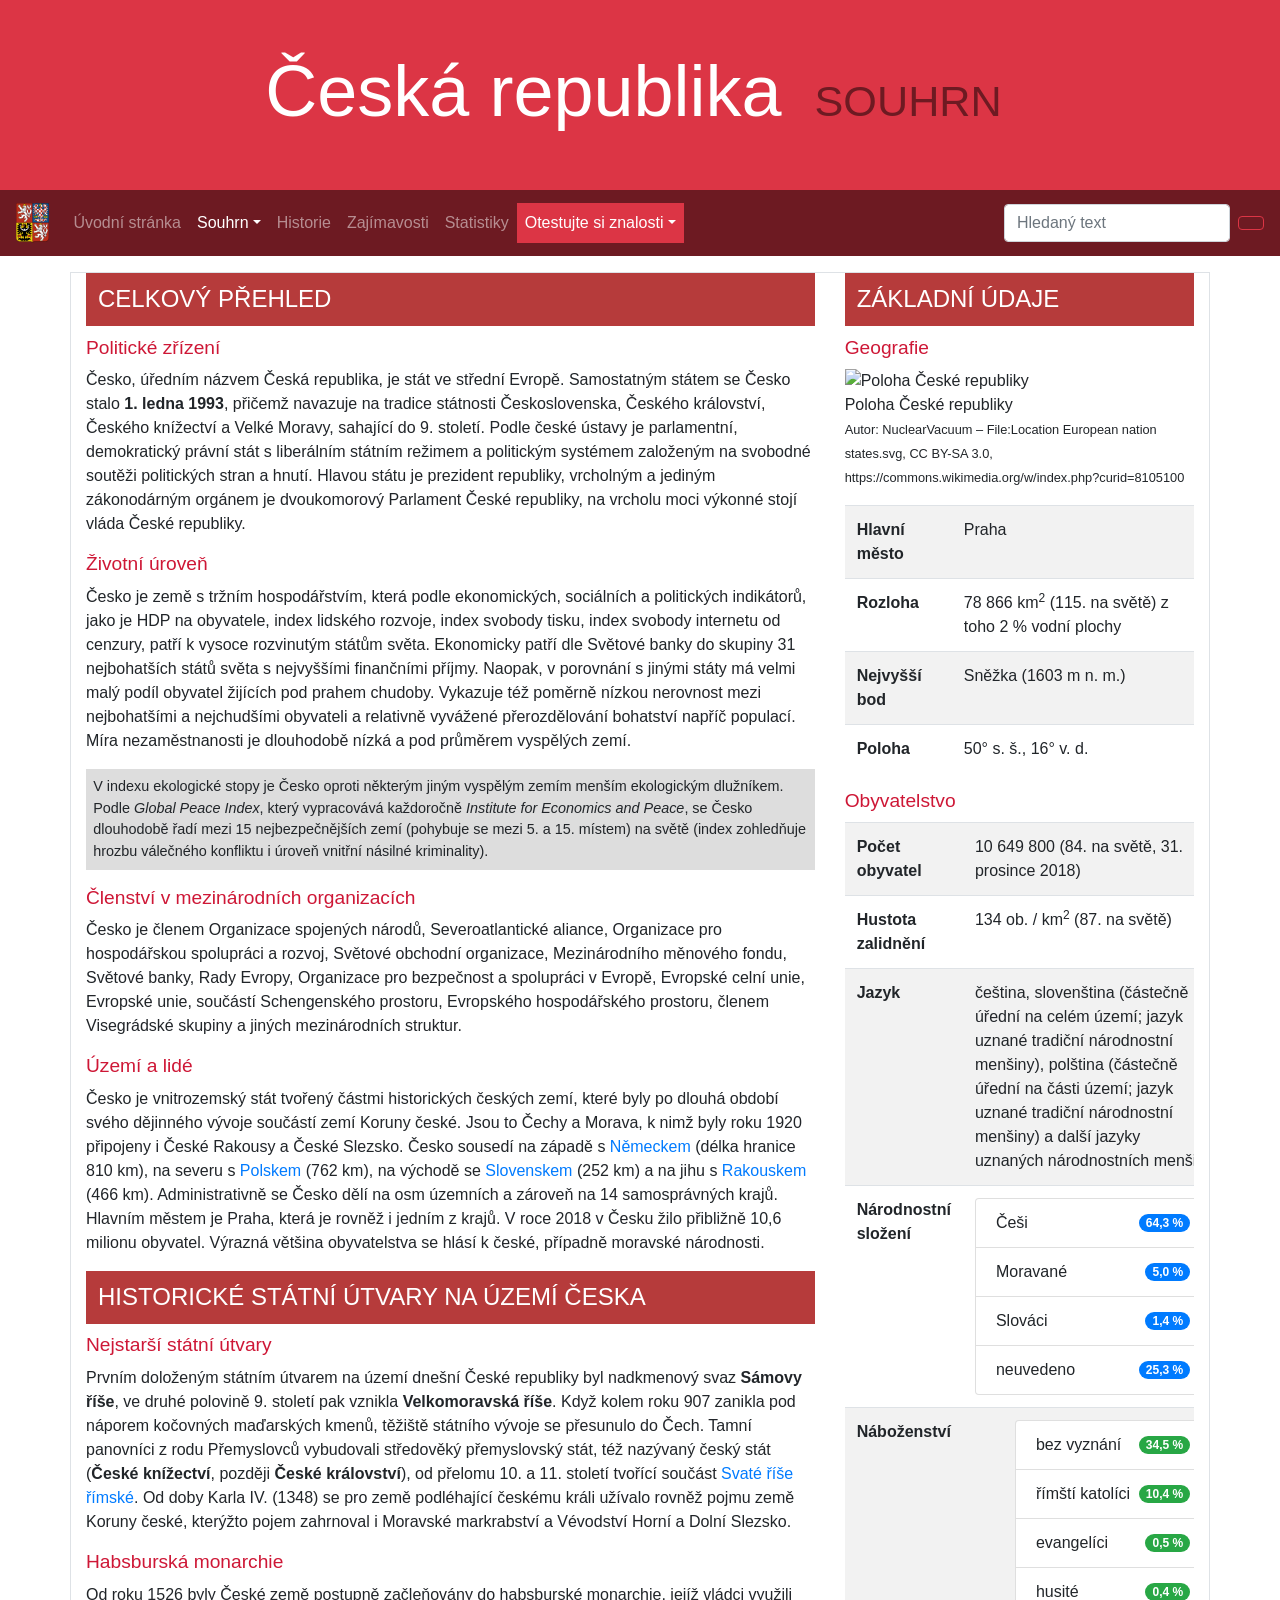
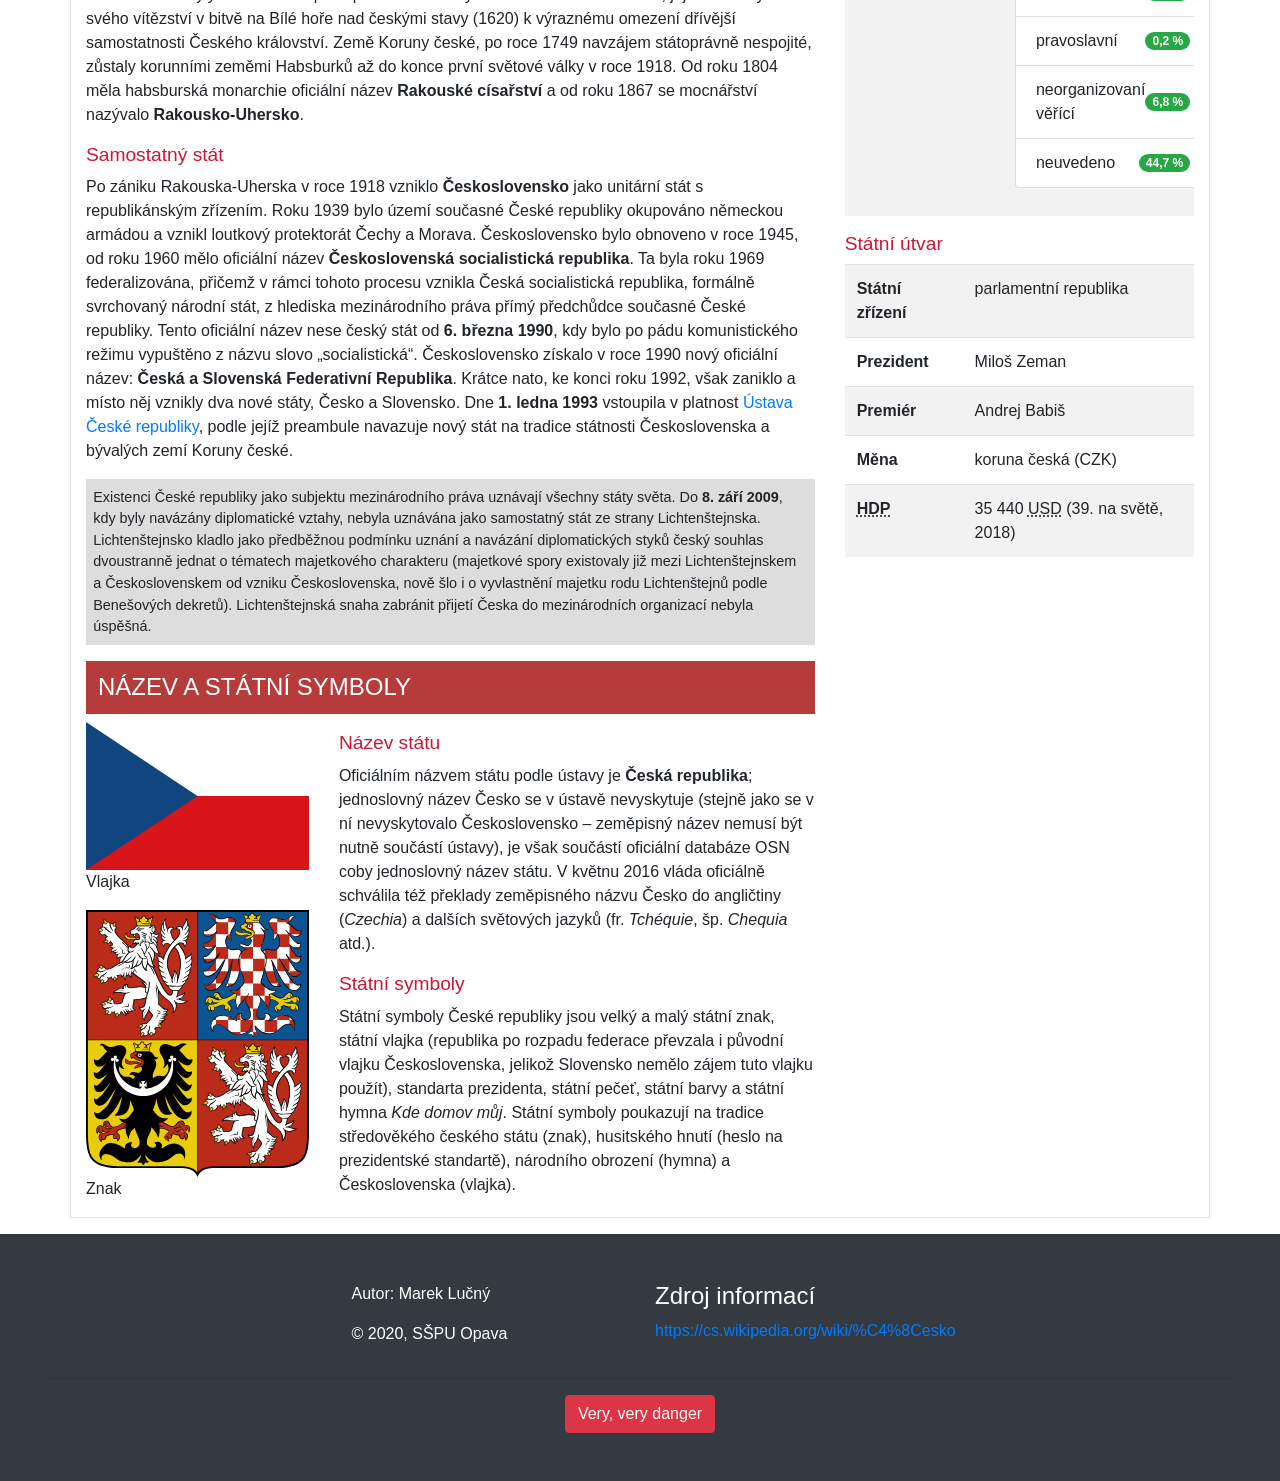
==== index.html @ 4b50b27a "Úvodní lekce" ====
<!DOCTYPE html>
<html lang="cs">
  <head>
    <title>Česká republika</title>
    <!-- Required meta tags -->
    <meta charset="utf-8" />
    <meta
      name="viewport"
      content="width=device-width, initial-scale=1, shrink-to-fit=no"
    />

    <!-- Bootstrap CSS -->
    <link
      rel="stylesheet"
      href="https://stackpath.bootstrapcdn.com/bootstrap/4.3.1/css/bootstrap.min.css"
      integrity="sha384-ggOyR0iXCbMQv3Xipma34MD+dH/1fQ784/j6cY/iJTQUOhcWr7x9JvoRxT2MZw1T"
      crossorigin="anonymous"
    />

    <!-- Font Awesome 5 -->
    <script src="https://kit.fontawesome.com/a076d05399.js"></script>

    <link rel="stylesheet" href="css/style.css" />
  </head>

  <body>
    <header class="jumbotron-fluid bg-danger">
      <h1 class="text-white display-3 text-center p-5">
        Česká republika <small>souhrn</small>
      </h1>
      <nav class="navbar navbar-expand-sm navbar-dark bg-dark">
        <a class="navbar-brand" href="#"
          ><img
            src="img/Coat_of_arms_of_the_Czech_Republic.svg"
            alt="Státní znak České republiky"
            style="height: 40px;"
        /></a>
        <button
          class="navbar-toggler d-lg-none"
          type="button"
          data-toggle="collapse"
          data-target="#collapsibleNavId"
          aria-controls="collapsibleNavId"
          aria-expanded="false"
          aria-label="Toggle navigation"
        >
          <span class="navbar-toggler-icon"></span>
        </button>
        <div class="collapse navbar-collapse" id="collapsibleNavId">
          <ul class="navbar-nav mr-auto mt-2 mt-lg-0">
            <li class="nav-item">
              <a class="nav-link" href="#">Úvodní stránka</a>
            </li>
            <li class="nav-item dropdown active">
                    <a
                      class="nav-link dropdown-toggle text-white"
                      href="#"
                      id="dropdownSouhrn"
                      data-toggle="dropdown"
                      aria-haspopup="true"
                      aria-expanded="false"
                      >Souhrn</a
                    >
                    <div class="dropdown-menu" aria-labelledby="dropdownSouhrn">
                      <a class="dropdown-item" href="#utvary">Historické státní útvary</a>
                      <a class="dropdown-item" href="#symboly">Název a státní symboly</a>
                    </div>
                  </li>
                  <li class="nav-item">
              <a class="nav-link" href="#">Historie</a>
            </li>
            <li class="nav-item">
              <a class="nav-link" href="#">Zajímavosti</a>
            </li>
            <li class="nav-item">
              <a class="nav-link" href="#">Statistiky</a>
            </li>
            <li class="nav-item dropdown bg-danger">
              <a
                class="nav-link dropdown-toggle text-white"
                href="#"
                id="dropdownId"
                data-toggle="dropdown"
                aria-haspopup="true"
                aria-expanded="false"
                >Otestujte si znalosti</a
              >
              <div class="dropdown-menu" aria-labelledby="dropdownId">
                <a class="dropdown-item" href="#">Historický kvíz</a>
                <a class="dropdown-item" href="#">Interaktivní mapa</a>
              </div>
            </li>
          </ul>
          <form class="form-inline my-2 my-lg-0">
            <input
              class="form-control mr-sm-2"
              type="text"
              placeholder="Hledaný text"
            />
            <button class="btn btn-outline-danger my-2 my-sm-0" type="submit">
              <i class="fas fa-search"></i>
            </button>
          </form>
        </div>
      </nav>
    </header>
    <div class="container border mt-3 mb-3">
      <div class="row">
        <main class="col-lg-8">
          <section id="uvod">
            <h2>Celkový přehled</h2>
            <h3>Politické zřízení</h3>
            <p>
              Česko, úředním názvem Česká republika, je stát ve střední Evropě.
              Samostatným státem se Česko stalo
              <b class="datum">1. ledna 1993</b>, přičemž navazuje na tradice
              státnosti Československa, Českého království, Českého knížectví a
              Velké Moravy, sahající do 9. století. Podle české ústavy je
              parlamentní, demokratický právní stát s liberálním státním režimem
              a politickým systémem založeným na svobodné soutěži politických
              stran a hnutí. Hlavou státu je prezident republiky, vrcholným a
              jediným zákonodárným orgánem je dvoukomorový Parlament České
              republiky, na vrcholu moci výkonné stojí vláda České republiky.
            </p>
            <h3>Životní úroveň</h3>
            <p>
              Česko je země s tržním hospodářstvím, která podle ekonomických,
              sociálních a politických indikátorů, jako je HDP na obyvatele,
              index lidského rozvoje, index svobody tisku, index svobody
              internetu od cenzury, patří k vysoce rozvinutým státům světa.
              Ekonomicky patří dle Světové banky do skupiny 31 nejbohatších
              států světa s nejvyššími finančními příjmy. Naopak, v porovnání s
              jinými státy má velmi malý podíl obyvatel žijících pod prahem
              chudoby. Vykazuje též poměrně nízkou nerovnost mezi nejbohatšími a
              nejchudšími obyvateli a relativně vyvážené přerozdělování
              bohatství napříč populací. Míra nezaměstnanosti je dlouhodobě
              nízká a pod průměrem vyspělých zemí.
            </p>
            <p class="poznamka">
              V indexu ekologické stopy je Česko oproti některým jiným vyspělým
              zemím menším ekologickým dlužníkem. Podle
              <i>Global Peace Index</i>, který vypracovává každoročně
              <i>Institute for Economics and Peace</i>, se Česko dlouhodobě řadí
              mezi 15 nejbezpečnějších zemí (pohybuje se mezi 5. a 15. místem)
              na světě (index zohledňuje hrozbu válečného konfliktu i úroveň
              vnitřní násilné kriminality).
            </p>
            <h3>Členství v mezinárodních organizacích</h3>
            <p>
              Česko je členem Organizace spojených národů, Severoatlantické
              aliance, Organizace pro hospodářskou spolupráci a rozvoj, Světové
              obchodní organizace, Mezinárodního měnového fondu, Světové banky,
              Rady Evropy, Organizace pro bezpečnost a spolupráci v Evropě,
              Evropské celní unie, Evropské unie, součástí Schengenského
              prostoru, Evropského hospodářského prostoru, členem Visegrádské
              skupiny a jiných mezinárodních struktur.
            </p>
            <h3>Území a lidé</h3>
            <p>
              Česko je vnitrozemský stát tvořený částmi historických českých
              zemí, které byly po dlouhá období svého dějinného vývoje součástí
              zemí Koruny české. Jsou to Čechy a Morava, k nimž byly roku 1920
              připojeny i České Rakousy a České Slezsko. Česko sousedí na západě
              s
              <a href="https://cs.wikipedia.org/wiki/Německo">Německem</a>
              (délka hranice 810 km), na severu s
              <a href="https://cs.wikipedia.org/wiki/Polsko">Polskem</a> (762
              km), na východě se
              <a href="https://cs.wikipedia.org/wiki/Slovensko">Slovenskem</a>
              (252 km) a na jihu s
              <a href="https://cs.wikipedia.org/wiki/Rakousko">Rakouskem</a>
              (466 km). Administrativně se Česko dělí na osm územních a zároveň
              na 14 samosprávných krajů. Hlavním městem je Praha, která je
              rovněž i jedním z krajů. V roce 2018 v Česku žilo přibližně 10,6
              milionu obyvatel. Výrazná většina obyvatelstva se hlásí k české,
              případně moravské národnosti.
            </p>
          </section>
          <section id="utvary">
            <h2>Historické státní útvary na území Česka</h2>
            <h3>Nejstarší státní útvary</h3>
            <p>
              Prvním doloženým státním útvarem na území dnešní České republiky
              byl nadkmenový svaz <strong>Sámovy říše</strong>, ve druhé
              polovině 9. století pak vznikla
              <strong>Velkomoravská říše</strong>. Když kolem roku 907 zanikla
              pod náporem kočovných maďarských kmenů, těžiště státního vývoje se
              přesunulo do Čech. Tamní panovníci z rodu Přemyslovců vybudovali
              středověký přemyslovský stát, též nazývaný český stát (<strong
                >České knížectví</strong
              >, později <strong>České království</strong>), od přelomu 10. a
              11. století tvořící součást
              <a
                href="https://cs.wikipedia.org/wiki/Svat%C3%A1_%C5%99%C3%AD%C5%A1e_%C5%99%C3%ADmsk%C3%A1"
                >Svaté říše římské</a
              >. Od doby Karla IV. (1348) se pro země podléhající českému králi
              užívalo rovněž pojmu země Koruny české, kterýžto pojem zahrnoval i
              Moravské markrabství a Vévodství Horní a Dolní Slezsko.
            </p>
            <h3>Habsburská monarchie</h3>
            <p>
              Od roku 1526 byly České země postupně začleňovány do habsburské
              monarchie, jejíž vládci využili svého vítězství v bitvě na Bílé
              hoře nad českými stavy (1620) k výraznému omezení dřívější
              samostatnosti Českého království. Země Koruny české, po roce 1749
              navzájem státoprávně nespojité, zůstaly korunními zeměmi Habsburků
              až do konce první světové války v roce 1918. Od roku 1804 měla
              habsburská monarchie oficiální název
              <strong>Rakouské císařství</strong> a od roku 1867 se mocnářství
              nazývalo <strong>Rakousko-Uhersko</strong>.
            </p>
            <h3>Samostatný stát</h3>
            <p>
              Po zániku Rakouska-Uherska v roce 1918 vzniklo
              <strong>Československo</strong> jako unitární stát s
              republikánským zřízením. Roku 1939 bylo území současné České
              republiky okupováno německou armádou a vznikl loutkový protektorát
              Čechy a Morava. Československo bylo obnoveno v roce 1945, od roku
              1960 mělo oficiální název
              <strong>Československá socialistická republika</strong>. Ta byla
              roku 1969 federalizována, přičemž v rámci tohoto procesu vznikla
              Česká socialistická republika, formálně svrchovaný národní stát, z
              hlediska mezinárodního práva přímý předchůdce současné České
              republiky. Tento oficiální název nese český stát od
              <b class="datum">6. března 1990</b>, kdy bylo po pádu
              komunistického režimu vypuštěno z názvu slovo „socialistická“.
              Československo získalo v roce 1990 nový oficiální název:
              <strong>Česká a Slovenská Federativní Republika</strong>. Krátce
              nato, ke konci roku 1992, však zaniklo a místo něj vznikly dva
              nové státy, Česko a Slovensko. Dne
              <b class="datum">1. ledna 1993</b> vstoupila v platnost
              <a
                href="https://cs.wikipedia.org/wiki/%C3%9Astava_%C4%8Cesk%C3%A9_republiky"
                >Ústava České republiky</a
              >, podle jejíž preambule navazuje nový stát na tradice státnosti
              Československa a bývalých zemí Koruny české.
            </p>
            <p class="poznamka">
              Existenci České republiky jako subjektu mezinárodního práva
              uznávají všechny státy světa. Do
              <b class="datum">8. září 2009</b>, kdy byly navázány diplomatické
              vztahy, nebyla uznávána jako samostatný stát ze strany
              Lichtenštejnska. Lichtenštejnsko kladlo jako předběžnou podmínku
              uznání a navázání diplomatických styků český souhlas dvoustranně
              jednat o tématech majetkového charakteru (majetkové spory
              existovaly již mezi Lichtenštejnskem a Československem od vzniku
              Československa, nově šlo i o vyvlastnění majetku rodu
              Lichtenštejnů podle Benešových dekretů). Lichtenštejnská snaha
              zabránit přijetí Česka do mezinárodních organizací nebyla úspěšná.
            </p>
          </section>
          <section id="symboly">
            <h2>Název a státní symboly</h2>
            <div class="row">
              <div class="col-sm-4">
                <figure>
                  <img
                    src="img/Flag_of_the_Czech_Republic.svg"
                    alt="Vlajka České republiky"
                    class="img-fluid"
                  />
                  <figcaption>Vlajka</figcaption>
                </figure>
                <figure>
                  <img
                    src="img/Coat_of_arms_of_the_Czech_Republic.svg"
                    alt="Státní znak České republiky"
                    class="img-fluid"
                  />
                  <figcaption>Znak</figcaption>
                </figure>
              </div>
              <div class="col-sm-8">
                <h3>Název státu</h3>
                <p>
                  Oficiálním názvem státu podle ústavy je
                  <strong>Česká republika</strong>; jednoslovný název Česko se v
                  ústavě nevyskytuje (stejně jako se v ní nevyskytovalo
                  Československo – zeměpisný název nemusí být nutně součástí
                  ústavy), je však součástí oficiální databáze OSN coby
                  jednoslovný název státu. V květnu 2016 vláda oficiálně
                  schválila též překlady zeměpisného názvu Česko do angličtiny
                  (<i class="cizi-slovo">Czechia</i>) a dalších světových jazyků
                  (fr. <i class="cizi-slovo">Tchéquie</i>, šp.
                  <i class="cizi-slovo">Chequia</i> atd.).
                </p>
                <h3>Státní symboly</h3>
                <p>
                  Státní symboly České republiky jsou velký a malý státní znak,
                  státní vlajka (republika po rozpadu federace převzala i
                  původní vlajku Československa, jelikož Slovensko nemělo zájem
                  tuto vlajku použít), standarta prezidenta, státní pečeť,
                  státní barvy a státní hymna <i>Kde domov můj</i>. Státní
                  symboly poukazují na tradice středověkého českého státu
                  (znak), husitského hnutí (heslo na prezidentské standartě),
                  národního obrození (hymna) a Československa (vlajka).
                </p>
              </div>
            </div>
          </section>
        </main>
        <aside class="col-lg-4">
          <section id="zakladni-udaje">
            <h2>Základní údaje</h2>
            <h3>Geografie</h3>
            <div>
              <figure>
                <img
                  src="img/EU-Czech_Republic.svg"
                  alt="Poloha České republiky"
                  class="img-fluid"
                />
                <figcaption>
                  Poloha České republiky<br /><small
                    >Autor: NuclearVacuum – File:Location European nation
                    states.svg, CC BY-SA 3.0,
                    https://commons.wikimedia.org/w/index.php?curid=8105100</small
                  >
                </figcaption>
              </figure>
            </div>
            <table class="table table-striped table-responsive">
              <tr>
                <th>Hlavní město</th>
                <td>Praha</td>
              </tr>
              <tr>
                <th>Rozloha</th>
                <td>
                  78 866 km<sup>2</sup> (115. na světě) z toho 2 % vodní plochy
                </td>
              </tr>
              <tr>
                <th>Nejvyšší bod</th>
                <td>Sněžka (1603 m n. m.)</td>
              </tr>
              <tr>
                <th>Poloha</th>
                <td>50° s. š., 16° v. d.</td>
              </tr>
            </table>

            <h3>Obyvatelstvo</h3>
            <table class="table table-striped table-responsive">
              <tr>
                <th>Počet obyvatel</th>
                <td>10 649 800 (84. na světě, 31. prosince 2018)</td>
              </tr>
              <tr>
                <th>Hustota zalidnění</th>
                <td>134 ob. / km<sup>2</sup> (87. na světě)</td>
              </tr>
              <tr>
                <th>Jazyk</th>
                <td>
                  čeština, slovenština (částečně úřední na celém území; jazyk
                  uznané tradiční národnostní menšiny), polština (částečně
                  úřední na části území; jazyk uznané tradiční národnostní
                  menšiny) a další jazyky uznaných národnostních menšin
                </td>
              </tr>
              <tr>
                <th>Národnostní složení</th>
                <td>
                  <ul class="list-group">
                    <li
                      class="list-group-item d-flex justify-content-between align-items-center"
                    >
                      Češi
                      <span class="badge badge-primary badge-pill">64,3 %</span>
                    </li>
                    <li
                      class="list-group-item d-flex justify-content-between align-items-center"
                    >
                      Moravané
                      <span class="badge badge-primary badge-pill">5,0 %</span>
                    </li>
                    <li
                      class="list-group-item d-flex justify-content-between align-items-center"
                    >
                      Slováci
                      <span class="badge badge-primary badge-pill">1,4 %</span>
                    </li>
                    <li
                      class="list-group-item d-flex justify-content-between align-items-center"
                    >
                      neuvedeno
                      <span class="badge badge-primary badge-pill">25,3 %</span>
                    </li>
                  </ul>
                </td>
              </tr>
              <tr>
                <th>Náboženství</th>
                <td>
                  <ul>
                    <li
                      class="list-group-item d-flex justify-content-between align-items-center"
                    >
                      bez vyznání
                      <span class="badge badge-success badge-pill">34,5 %</span>
                    </li>
                    <li
                      class="list-group-item d-flex justify-content-between align-items-center"
                    >
                      římští katolíci
                      <span class="badge badge-success badge-pill">10,4 %</span>
                    </li>
                    <li
                      class="list-group-item d-flex justify-content-between align-items-center"
                    >
                      evangelíci
                      <span class="badge badge-success badge-pill">0,5 %</span>
                    </li>
                    <li
                      class="list-group-item d-flex justify-content-between align-items-center"
                    >
                      husité
                      <span class="badge badge-success badge-pill">0,4 %</span>
                    </li>
                    <li
                      class="list-group-item d-flex justify-content-between align-items-center"
                    >
                      pravoslavní
                      <span class="badge badge-success badge-pill">0,2 %</span>
                    </li>
                    <li
                      class="list-group-item d-flex justify-content-between align-items-center"
                    >
                      neorganizovaní věřící
                      <span class="badge badge-success badge-pill">6,8 %</span>
                    </li>
                    <li
                      class="list-group-item d-flex justify-content-between align-items-center"
                    >
                      neuvedeno
                      <span class="badge badge-success badge-pill">44,7 %</span>
                    </li>
                  </ul>
                </td>
              </tr>
            </table>

            <h3>Státní útvar</h3>
            <table class="table table-striped table-responsive">
              <tr>
                <th>Státní zřízení</th>
                <td>parlamentní republika</td>
              </tr>
              <tr>
                <th>Prezident</th>
                <td>Miloš Zeman</td>
              </tr>
              <tr>
                <th>Premiér</th>
                <td>Andrej Babiš</td>
              </tr>
              <tr>
                <th>Měna</th>
                <td>koruna česká (CZK)</td>
              </tr>
              <tr>
                <th><abbr title="Hrubý domácí produkt">HDP</abbr></th>
                <td>
                  35 440 <abbr title="US dollar">USD</abbr> (39. na světě, 2018)
                </td>
              </tr>
            </table>
          </section>
        </aside>
      </div>
    </div>
    <footer class="container-fluid bg-dark text-white p-5">
        <div class="row">
            <div class="col-sm-3">
                
            </div>
            <div class="col-sm-3">
                <p>Autor: Marek Lučný</p>
                <p>&copy; 2020, SŠPU Opava</p>
            </div>
            <div class="col-sm-6">
                <h4>Zdroj informací</h4>
                <p><a href="https://cs.wikipedia.org/wiki/%C4%8Cesko">https://cs.wikipedia.org/wiki/%C4%8Cesko</a></p>
            </div>        
        </div>
        <hr>
        <div class="text-center">
           <button class="btn btn-danger">Very, very danger</button>
        </div>
    </footer>
    <!-- Optional JavaScript -->
    <!-- jQuery first, then Popper.js, then Bootstrap JS -->
    <script src="js/jquery-3.5.0.min.js"></script>
    <!-- script
      src="https://code.jquery.com/jquery-3.3.1.min.js"
    ></script -->
    <script
      src="https://cdnjs.cloudflare.com/ajax/libs/popper.js/1.14.7/umd/popper.min.js"
      integrity="sha384-UO2eT0CpHqdSJQ6hJty5KVphtPhzWj9WO1clHTMGa3JDZwrnQq4sF86dIHNDz0W1"
      crossorigin="anonymous"
    ></script>
    <script
      src="https://stackpath.bootstrapcdn.com/bootstrap/4.3.1/js/bootstrap.min.js"
      integrity="sha384-JjSmVgyd0p3pXB1rRibZUAYoIIy6OrQ6VrjIEaFf/nJGzIxFDsf4x0xIM+B07jRM"
      crossorigin="anonymous"
    ></script>
    <script src="js/selectors.js"></script>
  </body>
</html>
---- css/style.css ----
h2 {
    background-color: rgb(182, 59, 59);
    color: white;
    font-size: 1.5em;
    padding: 0.5em;
    text-transform: uppercase;
}

h3 {
    color: rgb(206, 23, 54);
    font-size: 1.2em;
    margin: 0.5em 0;
}

.poznamka {
    background-color: #ddd;
    font-size: 0.9em;
    padding: 0.5em;
}

h1 small {
    color: rgba(0,0,0,0.5);
    text-transform: uppercase;
    font-size: 0.6em;
    padding: 0.3em;
}

nav.navbar-dark {
    background-color:  rgba(0,0,0,0.5) !important;
}
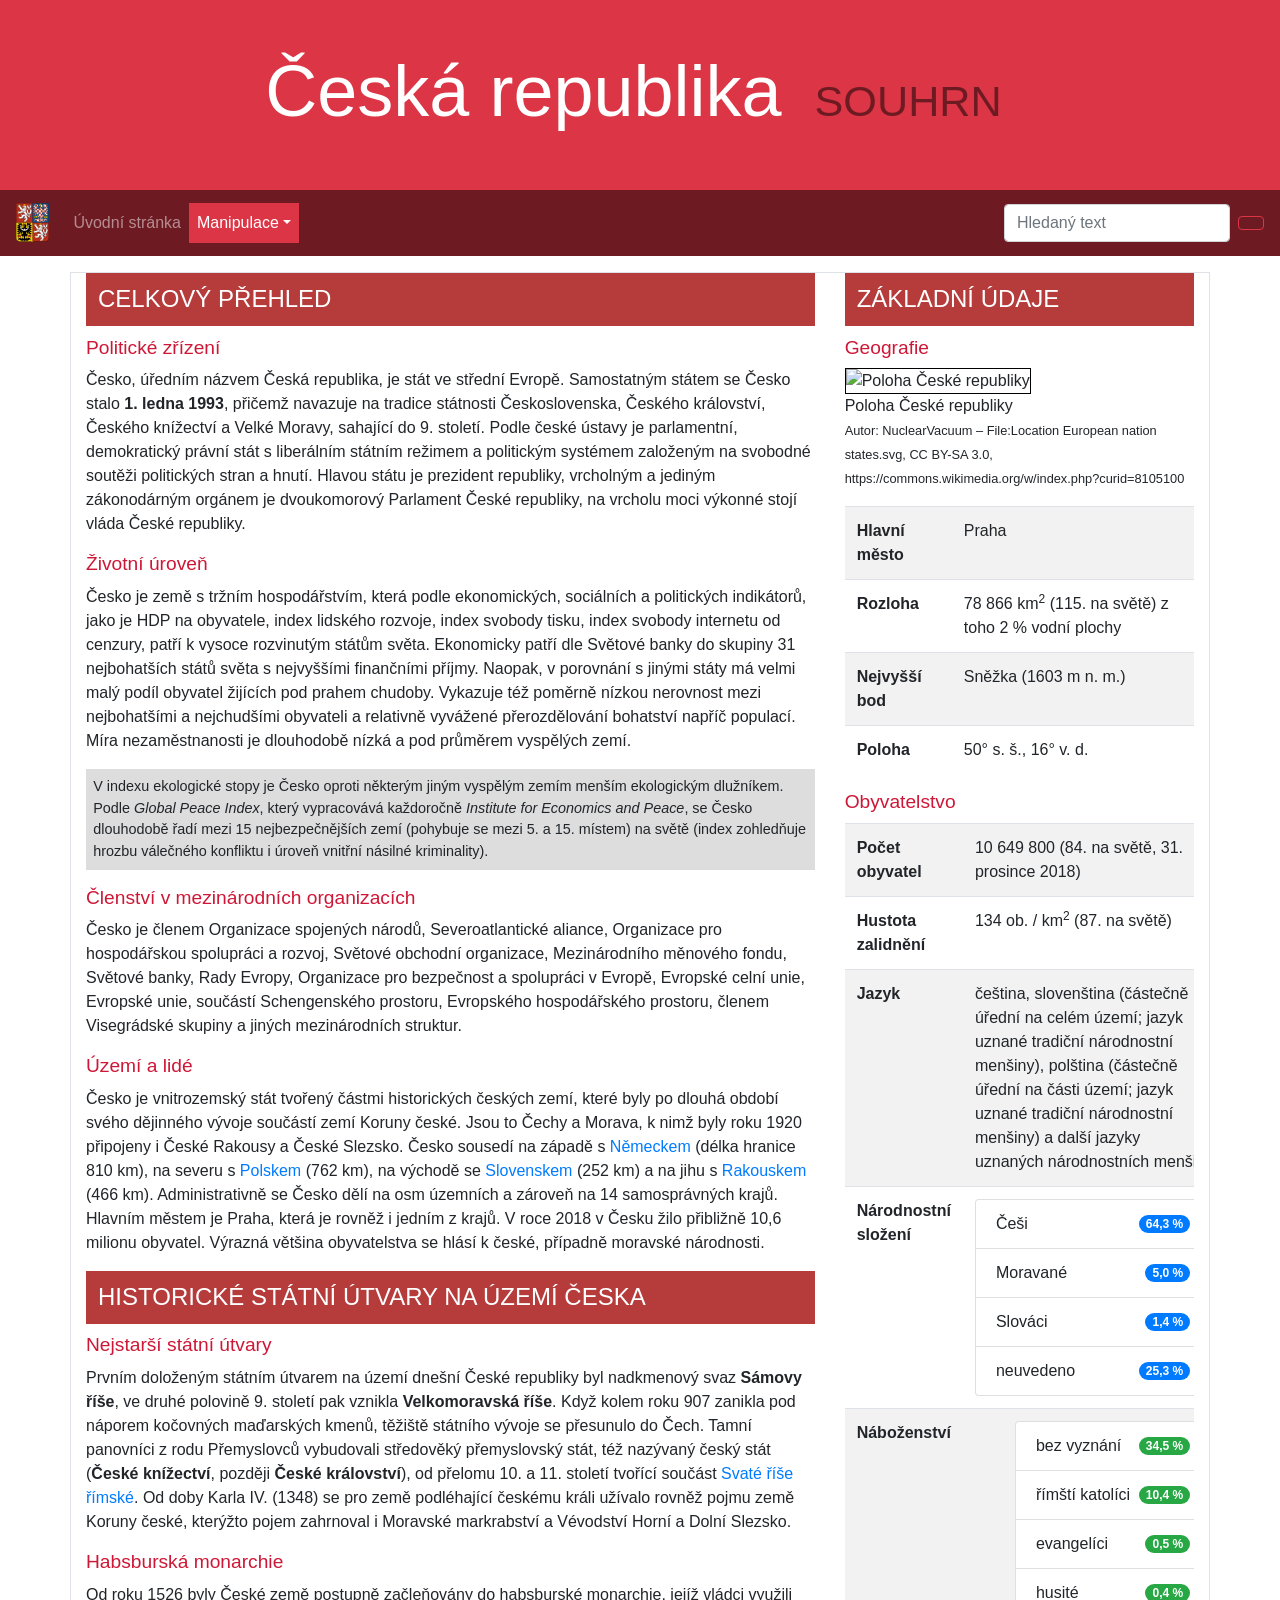
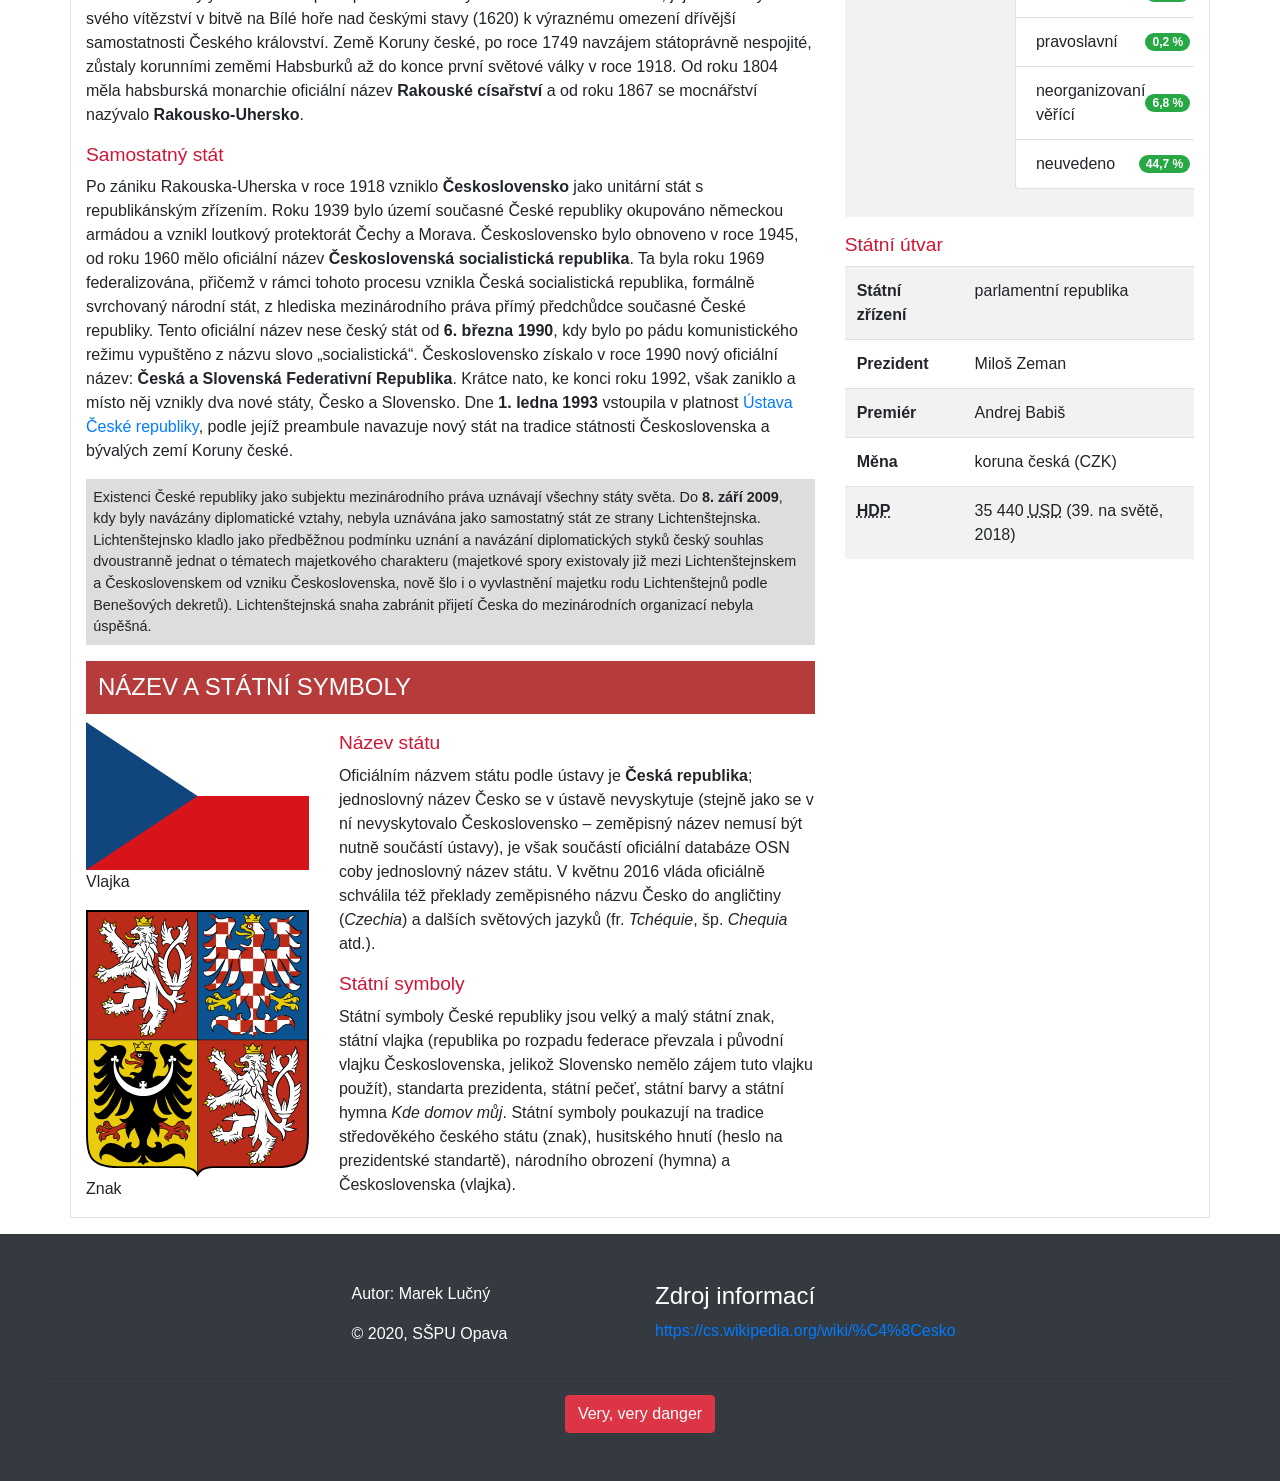
==== commit 363d8e4a: "Metody manipulace" ====
--- a/index.html
+++ b/index.html
@@ -1,510 +1,461 @@
 <!DOCTYPE html>
 <html lang="cs">
-  <head>
-    <title>Česká republika</title>
-    <!-- Required meta tags -->
-    <meta charset="utf-8" />
-    <meta
-      name="viewport"
-      content="width=device-width, initial-scale=1, shrink-to-fit=no"
-    />
-
-    <!-- Bootstrap CSS -->
-    <link
-      rel="stylesheet"
-      href="https://stackpath.bootstrapcdn.com/bootstrap/4.3.1/css/bootstrap.min.css"
-      integrity="sha384-ggOyR0iXCbMQv3Xipma34MD+dH/1fQ784/j6cY/iJTQUOhcWr7x9JvoRxT2MZw1T"
-      crossorigin="anonymous"
-    />
-
-    <!-- Font Awesome 5 -->
-    <script src="https://kit.fontawesome.com/a076d05399.js"></script>
-
-    <link rel="stylesheet" href="css/style.css" />
-  </head>
-
-  <body>
-    <header class="jumbotron-fluid bg-danger">
-      <h1 class="text-white display-3 text-center p-5">
-        Česká republika <small>souhrn</small>
-      </h1>
-      <nav class="navbar navbar-expand-sm navbar-dark bg-dark">
-        <a class="navbar-brand" href="#"
-          ><img
-            src="img/Coat_of_arms_of_the_Czech_Republic.svg"
-            alt="Státní znak České republiky"
-            style="height: 40px;"
-        /></a>
-        <button
-          class="navbar-toggler d-lg-none"
-          type="button"
-          data-toggle="collapse"
-          data-target="#collapsibleNavId"
-          aria-controls="collapsibleNavId"
-          aria-expanded="false"
-          aria-label="Toggle navigation"
-        >
-          <span class="navbar-toggler-icon"></span>
-        </button>
-        <div class="collapse navbar-collapse" id="collapsibleNavId">
-          <ul class="navbar-nav mr-auto mt-2 mt-lg-0">
-            <li class="nav-item">
-              <a class="nav-link" href="#">Úvodní stránka</a>
-            </li>
-            <li class="nav-item dropdown active">
-                    <a
-                      class="nav-link dropdown-toggle text-white"
-                      href="#"
-                      id="dropdownSouhrn"
-                      data-toggle="dropdown"
-                      aria-haspopup="true"
-                      aria-expanded="false"
-                      >Souhrn</a
-                    >
-                    <div class="dropdown-menu" aria-labelledby="dropdownSouhrn">
-                      <a class="dropdown-item" href="#utvary">Historické státní útvary</a>
-                      <a class="dropdown-item" href="#symboly">Název a státní symboly</a>
-                    </div>
-                  </li>
-                  <li class="nav-item">
-              <a class="nav-link" href="#">Historie</a>
-            </li>
-            <li class="nav-item">
-              <a class="nav-link" href="#">Zajímavosti</a>
-            </li>
-            <li class="nav-item">
-              <a class="nav-link" href="#">Statistiky</a>
-            </li>
-            <li class="nav-item dropdown bg-danger">
-              <a
-                class="nav-link dropdown-toggle text-white"
-                href="#"
-                id="dropdownId"
-                data-toggle="dropdown"
-                aria-haspopup="true"
-                aria-expanded="false"
-                >Otestujte si znalosti</a
-              >
-              <div class="dropdown-menu" aria-labelledby="dropdownId">
-                <a class="dropdown-item" href="#">Historický kvíz</a>
-                <a class="dropdown-item" href="#">Interaktivní mapa</a>
-              </div>
-            </li>
-          </ul>
-          <form class="form-inline my-2 my-lg-0">
-            <input
-              class="form-control mr-sm-2"
-              type="text"
-              placeholder="Hledaný text"
-            />
-            <button class="btn btn-outline-danger my-2 my-sm-0" type="submit">
-              <i class="fas fa-search"></i>
-            </button>
-          </form>
-        </div>
-      </nav>
-    </header>
-    <div class="container border mt-3 mb-3">
-      <div class="row">
-        <main class="col-lg-8">
-          <section id="uvod">
-            <h2>Celkový přehled</h2>
-            <h3>Politické zřízení</h3>
-            <p>
-              Česko, úředním názvem Česká republika, je stát ve střední Evropě.
-              Samostatným státem se Česko stalo
-              <b class="datum">1. ledna 1993</b>, přičemž navazuje na tradice
-              státnosti Československa, Českého království, Českého knížectví a
-              Velké Moravy, sahající do 9. století. Podle české ústavy je
-              parlamentní, demokratický právní stát s liberálním státním režimem
-              a politickým systémem založeným na svobodné soutěži politických
-              stran a hnutí. Hlavou státu je prezident republiky, vrcholným a
-              jediným zákonodárným orgánem je dvoukomorový Parlament České
-              republiky, na vrcholu moci výkonné stojí vláda České republiky.
-            </p>
-            <h3>Životní úroveň</h3>
-            <p>
-              Česko je země s tržním hospodářstvím, která podle ekonomických,
-              sociálních a politických indikátorů, jako je HDP na obyvatele,
-              index lidského rozvoje, index svobody tisku, index svobody
-              internetu od cenzury, patří k vysoce rozvinutým státům světa.
-              Ekonomicky patří dle Světové banky do skupiny 31 nejbohatších
-              států světa s nejvyššími finančními příjmy. Naopak, v porovnání s
-              jinými státy má velmi malý podíl obyvatel žijících pod prahem
-              chudoby. Vykazuje též poměrně nízkou nerovnost mezi nejbohatšími a
-              nejchudšími obyvateli a relativně vyvážené přerozdělování
-              bohatství napříč populací. Míra nezaměstnanosti je dlouhodobě
-              nízká a pod průměrem vyspělých zemí.
-            </p>
-            <p class="poznamka">
-              V indexu ekologické stopy je Česko oproti některým jiným vyspělým
-              zemím menším ekologickým dlužníkem. Podle
-              <i>Global Peace Index</i>, který vypracovává každoročně
-              <i>Institute for Economics and Peace</i>, se Česko dlouhodobě řadí
-              mezi 15 nejbezpečnějších zemí (pohybuje se mezi 5. a 15. místem)
-              na světě (index zohledňuje hrozbu válečného konfliktu i úroveň
-              vnitřní násilné kriminality).
-            </p>
-            <h3>Členství v mezinárodních organizacích</h3>
-            <p>
-              Česko je členem Organizace spojených národů, Severoatlantické
-              aliance, Organizace pro hospodářskou spolupráci a rozvoj, Světové
-              obchodní organizace, Mezinárodního měnového fondu, Světové banky,
-              Rady Evropy, Organizace pro bezpečnost a spolupráci v Evropě,
-              Evropské celní unie, Evropské unie, součástí Schengenského
-              prostoru, Evropského hospodářského prostoru, členem Visegrádské
-              skupiny a jiných mezinárodních struktur.
-            </p>
-            <h3>Území a lidé</h3>
-            <p>
-              Česko je vnitrozemský stát tvořený částmi historických českých
-              zemí, které byly po dlouhá období svého dějinného vývoje součástí
-              zemí Koruny české. Jsou to Čechy a Morava, k nimž byly roku 1920
-              připojeny i České Rakousy a České Slezsko. Česko sousedí na západě
-              s
-              <a href="https://cs.wikipedia.org/wiki/Německo">Německem</a>
-              (délka hranice 810 km), na severu s
-              <a href="https://cs.wikipedia.org/wiki/Polsko">Polskem</a> (762
-              km), na východě se
-              <a href="https://cs.wikipedia.org/wiki/Slovensko">Slovenskem</a>
-              (252 km) a na jihu s
-              <a href="https://cs.wikipedia.org/wiki/Rakousko">Rakouskem</a>
-              (466 km). Administrativně se Česko dělí na osm územních a zároveň
-              na 14 samosprávných krajů. Hlavním městem je Praha, která je
-              rovněž i jedním z krajů. V roce 2018 v Česku žilo přibližně 10,6
-              milionu obyvatel. Výrazná většina obyvatelstva se hlásí k české,
-              případně moravské národnosti.
-            </p>
-          </section>
-          <section id="utvary">
-            <h2>Historické státní útvary na území Česka</h2>
-            <h3>Nejstarší státní útvary</h3>
-            <p>
-              Prvním doloženým státním útvarem na území dnešní České republiky
-              byl nadkmenový svaz <strong>Sámovy říše</strong>, ve druhé
-              polovině 9. století pak vznikla
-              <strong>Velkomoravská říše</strong>. Když kolem roku 907 zanikla
-              pod náporem kočovných maďarských kmenů, těžiště státního vývoje se
-              přesunulo do Čech. Tamní panovníci z rodu Přemyslovců vybudovali
-              středověký přemyslovský stát, též nazývaný český stát (<strong
-                >České knížectví</strong
-              >, později <strong>České království</strong>), od přelomu 10. a
-              11. století tvořící součást
-              <a
-                href="https://cs.wikipedia.org/wiki/Svat%C3%A1_%C5%99%C3%AD%C5%A1e_%C5%99%C3%ADmsk%C3%A1"
-                >Svaté říše římské</a
-              >. Od doby Karla IV. (1348) se pro země podléhající českému králi
-              užívalo rovněž pojmu země Koruny české, kterýžto pojem zahrnoval i
-              Moravské markrabství a Vévodství Horní a Dolní Slezsko.
-            </p>
-            <h3>Habsburská monarchie</h3>
-            <p>
-              Od roku 1526 byly České země postupně začleňovány do habsburské
-              monarchie, jejíž vládci využili svého vítězství v bitvě na Bílé
-              hoře nad českými stavy (1620) k výraznému omezení dřívější
-              samostatnosti Českého království. Země Koruny české, po roce 1749
-              navzájem státoprávně nespojité, zůstaly korunními zeměmi Habsburků
-              až do konce první světové války v roce 1918. Od roku 1804 měla
-              habsburská monarchie oficiální název
-              <strong>Rakouské císařství</strong> a od roku 1867 se mocnářství
-              nazývalo <strong>Rakousko-Uhersko</strong>.
-            </p>
-            <h3>Samostatný stát</h3>
-            <p>
-              Po zániku Rakouska-Uherska v roce 1918 vzniklo
-              <strong>Československo</strong> jako unitární stát s
-              republikánským zřízením. Roku 1939 bylo území současné České
-              republiky okupováno německou armádou a vznikl loutkový protektorát
-              Čechy a Morava. Československo bylo obnoveno v roce 1945, od roku
-              1960 mělo oficiální název
-              <strong>Československá socialistická republika</strong>. Ta byla
-              roku 1969 federalizována, přičemž v rámci tohoto procesu vznikla
-              Česká socialistická republika, formálně svrchovaný národní stát, z
-              hlediska mezinárodního práva přímý předchůdce současné České
-              republiky. Tento oficiální název nese český stát od
-              <b class="datum">6. března 1990</b>, kdy bylo po pádu
-              komunistického režimu vypuštěno z názvu slovo „socialistická“.
-              Československo získalo v roce 1990 nový oficiální název:
-              <strong>Česká a Slovenská Federativní Republika</strong>. Krátce
-              nato, ke konci roku 1992, však zaniklo a místo něj vznikly dva
-              nové státy, Česko a Slovensko. Dne
-              <b class="datum">1. ledna 1993</b> vstoupila v platnost
-              <a
-                href="https://cs.wikipedia.org/wiki/%C3%9Astava_%C4%8Cesk%C3%A9_republiky"
-                >Ústava České republiky</a
-              >, podle jejíž preambule navazuje nový stát na tradice státnosti
-              Československa a bývalých zemí Koruny české.
-            </p>
-            <p class="poznamka">
-              Existenci České republiky jako subjektu mezinárodního práva
-              uznávají všechny státy světa. Do
-              <b class="datum">8. září 2009</b>, kdy byly navázány diplomatické
-              vztahy, nebyla uznávána jako samostatný stát ze strany
-              Lichtenštejnska. Lichtenštejnsko kladlo jako předběžnou podmínku
-              uznání a navázání diplomatických styků český souhlas dvoustranně
-              jednat o tématech majetkového charakteru (majetkové spory
-              existovaly již mezi Lichtenštejnskem a Československem od vzniku
-              Československa, nově šlo i o vyvlastnění majetku rodu
-              Lichtenštejnů podle Benešových dekretů). Lichtenštejnská snaha
-              zabránit přijetí Česka do mezinárodních organizací nebyla úspěšná.
-            </p>
-          </section>
-          <section id="symboly">
-            <h2>Název a státní symboly</h2>
-            <div class="row">
-              <div class="col-sm-4">
-                <figure>
-                  <img
-                    src="img/Flag_of_the_Czech_Republic.svg"
-                    alt="Vlajka České republiky"
-                    class="img-fluid"
-                  />
-                  <figcaption>Vlajka</figcaption>
-                </figure>
-                <figure>
-                  <img
-                    src="img/Coat_of_arms_of_the_Czech_Republic.svg"
-                    alt="Státní znak České republiky"
-                    class="img-fluid"
-                  />
-                  <figcaption>Znak</figcaption>
-                </figure>
-              </div>
-              <div class="col-sm-8">
-                <h3>Název státu</h3>
-                <p>
-                  Oficiálním názvem státu podle ústavy je
-                  <strong>Česká republika</strong>; jednoslovný název Česko se v
-                  ústavě nevyskytuje (stejně jako se v ní nevyskytovalo
-                  Československo – zeměpisný název nemusí být nutně součástí
-                  ústavy), je však součástí oficiální databáze OSN coby
-                  jednoslovný název státu. V květnu 2016 vláda oficiálně
-                  schválila též překlady zeměpisného názvu Česko do angličtiny
-                  (<i class="cizi-slovo">Czechia</i>) a dalších světových jazyků
-                  (fr. <i class="cizi-slovo">Tchéquie</i>, šp.
-                  <i class="cizi-slovo">Chequia</i> atd.).
-                </p>
-                <h3>Státní symboly</h3>
-                <p>
-                  Státní symboly České republiky jsou velký a malý státní znak,
-                  státní vlajka (republika po rozpadu federace převzala i
-                  původní vlajku Československa, jelikož Slovensko nemělo zájem
-                  tuto vlajku použít), standarta prezidenta, státní pečeť,
-                  státní barvy a státní hymna <i>Kde domov můj</i>. Státní
-                  symboly poukazují na tradice středověkého českého státu
-                  (znak), husitského hnutí (heslo na prezidentské standartě),
-                  národního obrození (hymna) a Československa (vlajka).
-                </p>
-              </div>
-            </div>
-          </section>
-        </main>
-        <aside class="col-lg-4">
-          <section id="zakladni-udaje">
-            <h2>Základní údaje</h2>
-            <h3>Geografie</h3>
-            <div>
+
+<head>
+  <title>Česká republika</title>
+  <!-- Required meta tags -->
+  <meta charset="utf-8" />
+  <meta name="viewport" content="width=device-width, initial-scale=1, shrink-to-fit=no" />
+
+  <!-- Bootstrap CSS -->
+  <link rel="stylesheet" href="https://stackpath.bootstrapcdn.com/bootstrap/4.3.1/css/bootstrap.min.css"
+    integrity="sha384-ggOyR0iXCbMQv3Xipma34MD+dH/1fQ784/j6cY/iJTQUOhcWr7x9JvoRxT2MZw1T" crossorigin="anonymous" />
+
+  <!-- Font Awesome 5 -->
+  <script src="https://kit.fontawesome.com/a076d05399.js"></script>
+
+  <link rel="stylesheet" href="css/style.css" />
+</head>
+
+<body>
+  <header class="jumbotron-fluid bg-danger">
+    <h1 class="text-white display-3 text-center p-5">
+      Česká republika <small>souhrn</small>
+    </h1>
+    <nav class="navbar navbar-expand-sm navbar-dark bg-dark">
+      <a class="navbar-brand" href="#"><img src="img/Coat_of_arms_of_the_Czech_Republic.svg"
+          alt="Státní znak České republiky" style="height: 40px;" id="znak" /></a>
+      <button class="navbar-toggler d-lg-none" type="button" data-toggle="collapse" data-target="#collapsibleNavId"
+        aria-controls="collapsibleNavId" aria-expanded="false" aria-label="Toggle navigation">
+        <span class="navbar-toggler-icon"></span>
+      </button>
+      <div class="collapse navbar-collapse" id="collapsibleNavId">
+        <ul class="navbar-nav mr-auto mt-2 mt-lg-0">
+          <li class="nav-item">
+            <a class="nav-link" href="#">Úvodní stránka</a>
+          </li>
+          <li class="nav-item dropdown bg-danger active">
+            <a class="nav-link dropdown-toggle text-white" href="#" id="dropdownSouhrn" data-toggle="dropdown"
+              aria-haspopup="true" aria-expanded="false">Manipulace</a>
+            <div class="dropdown-menu" aria-labelledby="dropdownSouhrn">
+              <a class="dropdown-item" href="#" id="get-set">Getters & setters</a>
+              <a class="dropdown-item" href="#" id="insert">Vkládání</a>
+              <a class="dropdown-item" href="#" id="remove">Odstraňování</a>
+              <a class="dropdown-item" href="#" id="css">Styly</a>
+              <a class="dropdown-item" href="#" id="dimensions">Rozměry</a>
+            </div>
+          </li>
+          <!--
+          <li class="nav-item dropdown bg-danger">
+            <a class="nav-link dropdown-toggle text-white" href="#" id="dropdownSouhrn" data-toggle="dropdown"
+              aria-haspopup="true" aria-expanded="false">Efekty</a>
+            <div class="dropdown-menu" aria-labelledby="dropdownSouhrn">
+              <a class="dropdown-item" href="#" id="efekty1">Efekty - hiding</a>
+              <a class="dropdown-item" href="#" id="efekty2">Efekty - fading</a>
+              <a class="dropdown-item" href="#" id="efekty3">Efekty - sliding</a>
+              <a class="dropdown-item" href="#" id="animace">Animace</a>
+              <a class="dropdown-item" href="#" id="retezeni">Řetězení</a>
+              <a class="dropdown-item" href="#" id="callback">Akce a reakce</a>
+            </div>
+          </li>
+          -->
+          <!--
+          <li class="nav-item">
+            <a class="nav-link" href="#">Historie</a>
+          </li>
+          <li class="nav-item dropdown active">
+            <a class="nav-link dropdown-toggle text-white" href="#" id="dropdownSouhrn" data-toggle="dropdown"
+              aria-haspopup="true" aria-expanded="false">Souhrn</a>
+            <div class="dropdown-menu" aria-labelledby="dropdownSouhrn">
+              <a class="dropdown-item" href="#utvary">Historické státní útvary</a>
+              <a class="dropdown-item" href="#symboly">Název a státní symboly</a>
+            </div>
+          </li>
+          <li class="nav-item">
+            <a class="nav-link" href="#">Historie</a>
+          </li>
+          <li class="nav-item">
+            <a class="nav-link" href="#">Zajímavosti</a>
+          </li>
+          <li class="nav-item">
+            <a class="nav-link" href="#">Statistiky</a>
+          </li>
+          <li class="nav-item dropdown bg-danger">
+            <a class="nav-link dropdown-toggle text-white" href="#" id="dropdownId" data-toggle="dropdown"
+              aria-haspopup="true" aria-expanded="false">Otestujte si znalosti</a>
+            <div class="dropdown-menu" aria-labelledby="dropdownId">
+              <a class="dropdown-item" href="#">Historický kvíz</a>
+              <a class="dropdown-item" href="#">Interaktivní mapa</a>
+            </div>
+          </li>
+          -->
+        </ul>
+        <form class="form-inline my-2 my-lg-0">
+          <input class="form-control mr-sm-2" type="text" placeholder="Hledaný text" />
+          <button class="btn btn-outline-danger my-2 my-sm-0" type="submit">
+            <i class="fas fa-search"></i>
+          </button>
+        </form>
+      </div>
+    </nav>
+  </header>
+  <div class="container border mt-3 mb-3">
+    <div class="row">
+      <main class="col-lg-8">
+        <section id="uvod">
+          <h2>Celkový přehled</h2>
+          <h3>Politické zřízení</h3>
+          <p>
+            Česko, úředním názvem Česká republika, je stát ve střední Evropě.
+            Samostatným státem se Česko stalo
+            <b class="datum">1. ledna 1993</b>, přičemž navazuje na tradice
+            státnosti Československa, Českého království, Českého knížectví a
+            Velké Moravy, sahající do 9. století. Podle české ústavy je
+            parlamentní, demokratický právní stát s liberálním státním režimem
+            a politickým systémem založeným na svobodné soutěži politických
+            stran a hnutí. Hlavou státu je prezident republiky, vrcholným a
+            jediným zákonodárným orgánem je dvoukomorový Parlament České
+            republiky, na vrcholu moci výkonné stojí vláda České republiky.
+          </p>
+          <h3>Životní úroveň</h3>
+          <p>
+            Česko je země s tržním hospodářstvím, která podle ekonomických,
+            sociálních a politických indikátorů, jako je HDP na obyvatele,
+            index lidského rozvoje, index svobody tisku, index svobody
+            internetu od cenzury, patří k vysoce rozvinutým státům světa.
+            Ekonomicky patří dle Světové banky do skupiny 31 nejbohatších
+            států světa s nejvyššími finančními příjmy. Naopak, v porovnání s
+            jinými státy má velmi malý podíl obyvatel žijících pod prahem
+            chudoby. Vykazuje též poměrně nízkou nerovnost mezi nejbohatšími a
+            nejchudšími obyvateli a relativně vyvážené přerozdělování
+            bohatství napříč populací. Míra nezaměstnanosti je dlouhodobě
+            nízká a pod průměrem vyspělých zemí.
+          </p>
+          <p class="poznamka">
+            V indexu ekologické stopy je Česko oproti některým jiným vyspělým
+            zemím menším ekologickým dlužníkem. Podle
+            <i>Global Peace Index</i>, který vypracovává každoročně
+            <i>Institute for Economics and Peace</i>, se Česko dlouhodobě řadí
+            mezi 15 nejbezpečnějších zemí (pohybuje se mezi 5. a 15. místem)
+            na světě (index zohledňuje hrozbu válečného konfliktu i úroveň
+            vnitřní násilné kriminality).
+          </p>
+          <h3>Členství v mezinárodních organizacích</h3>
+          <p>
+            Česko je členem Organizace spojených národů, Severoatlantické
+            aliance, Organizace pro hospodářskou spolupráci a rozvoj, Světové
+            obchodní organizace, Mezinárodního měnového fondu, Světové banky,
+            Rady Evropy, Organizace pro bezpečnost a spolupráci v Evropě,
+            Evropské celní unie, Evropské unie, součástí Schengenského
+            prostoru, Evropského hospodářského prostoru, členem Visegrádské
+            skupiny a jiných mezinárodních struktur.
+          </p>
+          <h3>Území a lidé</h3>
+          <p>
+            Česko je vnitrozemský stát tvořený částmi historických českých
+            zemí, které byly po dlouhá období svého dějinného vývoje součástí
+            zemí Koruny české. Jsou to Čechy a Morava, k nimž byly roku 1920
+            připojeny i České Rakousy a České Slezsko. Česko sousedí na západě
+            s
+            <a href="https://cs.wikipedia.org/wiki/Německo">Německem</a>
+            (délka hranice 810 km), na severu s
+            <a href="https://cs.wikipedia.org/wiki/Polsko">Polskem</a> (762
+            km), na východě se
+            <a href="https://cs.wikipedia.org/wiki/Slovensko">Slovenskem</a>
+            (252 km) a na jihu s
+            <a href="https://cs.wikipedia.org/wiki/Rakousko">Rakouskem</a>
+            (466 km). Administrativně se Česko dělí na osm územních a zároveň
+            na 14 samosprávných krajů. Hlavním městem je Praha, která je
+            rovněž i jedním z krajů. V roce 2018 v Česku žilo přibližně 10,6
+            milionu obyvatel. Výrazná většina obyvatelstva se hlásí k české,
+            případně moravské národnosti.
+          </p>
+        </section>
+        <section id="utvary">
+          <h2>Historické státní útvary na území Česka</h2>
+          <h3>Nejstarší státní útvary</h3>
+          <p>
+            Prvním doloženým státním útvarem na území dnešní České republiky
+            byl nadkmenový svaz <strong>Sámovy říše</strong>, ve druhé
+            polovině 9. století pak vznikla
+            <strong>Velkomoravská říše</strong>. Když kolem roku 907 zanikla
+            pod náporem kočovných maďarských kmenů, těžiště státního vývoje se
+            přesunulo do Čech. Tamní panovníci z rodu Přemyslovců vybudovali
+            středověký přemyslovský stát, též nazývaný český stát (<strong>České knížectví</strong>, později
+            <strong>České království</strong>), od přelomu 10. a
+            11. století tvořící součást
+            <a href="https://cs.wikipedia.org/wiki/Svat%C3%A1_%C5%99%C3%AD%C5%A1e_%C5%99%C3%ADmsk%C3%A1">Svaté říše
+              římské</a>. Od doby Karla IV. (1348) se pro země podléhající českému králi
+            užívalo rovněž pojmu země Koruny české, kterýžto pojem zahrnoval i
+            Moravské markrabství a Vévodství Horní a Dolní Slezsko.
+          </p>
+          <h3>Habsburská monarchie</h3>
+          <p>
+            Od roku 1526 byly České země postupně začleňovány do habsburské
+            monarchie, jejíž vládci využili svého vítězství v bitvě na Bílé
+            hoře nad českými stavy (1620) k výraznému omezení dřívější
+            samostatnosti Českého království. Země Koruny české, po roce 1749
+            navzájem státoprávně nespojité, zůstaly korunními zeměmi Habsburků
+            až do konce první světové války v roce 1918. Od roku 1804 měla
+            habsburská monarchie oficiální název
+            <strong>Rakouské císařství</strong> a od roku 1867 se mocnářství
+            nazývalo <strong>Rakousko-Uhersko</strong>.
+          </p>
+          <h3>Samostatný stát</h3>
+          <p>
+            Po zániku Rakouska-Uherska v roce 1918 vzniklo
+            <strong>Československo</strong> jako unitární stát s
+            republikánským zřízením. Roku 1939 bylo území současné České
+            republiky okupováno německou armádou a vznikl loutkový protektorát
+            Čechy a Morava. Československo bylo obnoveno v roce 1945, od roku
+            1960 mělo oficiální název
+            <strong>Československá socialistická republika</strong>. Ta byla
+            roku 1969 federalizována, přičemž v rámci tohoto procesu vznikla
+            Česká socialistická republika, formálně svrchovaný národní stát, z
+            hlediska mezinárodního práva přímý předchůdce současné České
+            republiky. Tento oficiální název nese český stát od
+            <b class="datum">6. března 1990</b>, kdy bylo po pádu
+            komunistického režimu vypuštěno z názvu slovo „socialistická“.
+            Československo získalo v roce 1990 nový oficiální název:
+            <strong>Česká a Slovenská Federativní Republika</strong>. Krátce
+            nato, ke konci roku 1992, však zaniklo a místo něj vznikly dva
+            nové státy, Česko a Slovensko. Dne
+            <b class="datum">1. ledna 1993</b> vstoupila v platnost
+            <a href="https://cs.wikipedia.org/wiki/%C3%9Astava_%C4%8Cesk%C3%A9_republiky">Ústava České republiky</a>,
+            podle jejíž preambule navazuje nový stát na tradice státnosti
+            Československa a bývalých zemí Koruny české.
+          </p>
+          <p class="poznamka">
+            Existenci České republiky jako subjektu mezinárodního práva
+            uznávají všechny státy světa. Do
+            <b class="datum">8. září 2009</b>, kdy byly navázány diplomatické
+            vztahy, nebyla uznávána jako samostatný stát ze strany
+            Lichtenštejnska. Lichtenštejnsko kladlo jako předběžnou podmínku
+            uznání a navázání diplomatických styků český souhlas dvoustranně
+            jednat o tématech majetkového charakteru (majetkové spory
+            existovaly již mezi Lichtenštejnskem a Československem od vzniku
+            Československa, nově šlo i o vyvlastnění majetku rodu
+            Lichtenštejnů podle Benešových dekretů). Lichtenštejnská snaha
+            zabránit přijetí Česka do mezinárodních organizací nebyla úspěšná.
+          </p>
+        </section>
+        <section id="symboly">
+          <h2>Název a státní symboly</h2>
+          <div class="row">
+            <div class="col-sm-4">
               <figure>
-                <img
-                  src="img/EU-Czech_Republic.svg"
-                  alt="Poloha České republiky"
-                  class="img-fluid"
-                />
-                <figcaption>
-                  Poloha České republiky<br /><small
-                    >Autor: NuclearVacuum – File:Location European nation
-                    states.svg, CC BY-SA 3.0,
-                    https://commons.wikimedia.org/w/index.php?curid=8105100</small
-                  >
-                </figcaption>
+                <img src="img/Flag_of_the_Czech_Republic.svg" alt="Vlajka České republiky" class="img-fluid" />
+                <figcaption>Vlajka</figcaption>
               </figure>
-            </div>
-            <table class="table table-striped table-responsive">
-              <tr>
-                <th>Hlavní město</th>
-                <td>Praha</td>
-              </tr>
-              <tr>
-                <th>Rozloha</th>
-                <td>
-                  78 866 km<sup>2</sup> (115. na světě) z toho 2 % vodní plochy
-                </td>
-              </tr>
-              <tr>
-                <th>Nejvyšší bod</th>
-                <td>Sněžka (1603 m n. m.)</td>
-              </tr>
-              <tr>
-                <th>Poloha</th>
-                <td>50° s. š., 16° v. d.</td>
-              </tr>
-            </table>
-
-            <h3>Obyvatelstvo</h3>
-            <table class="table table-striped table-responsive">
-              <tr>
-                <th>Počet obyvatel</th>
-                <td>10 649 800 (84. na světě, 31. prosince 2018)</td>
-              </tr>
-              <tr>
-                <th>Hustota zalidnění</th>
-                <td>134 ob. / km<sup>2</sup> (87. na světě)</td>
-              </tr>
-              <tr>
-                <th>Jazyk</th>
-                <td>
-                  čeština, slovenština (částečně úřední na celém území; jazyk
-                  uznané tradiční národnostní menšiny), polština (částečně
-                  úřední na části území; jazyk uznané tradiční národnostní
-                  menšiny) a další jazyky uznaných národnostních menšin
-                </td>
-              </tr>
-              <tr>
-                <th>Národnostní složení</th>
-                <td>
-                  <ul class="list-group">
-                    <li
-                      class="list-group-item d-flex justify-content-between align-items-center"
-                    >
-                      Češi
-                      <span class="badge badge-primary badge-pill">64,3 %</span>
-                    </li>
-                    <li
-                      class="list-group-item d-flex justify-content-between align-items-center"
-                    >
-                      Moravané
-                      <span class="badge badge-primary badge-pill">5,0 %</span>
-                    </li>
-                    <li
-                      class="list-group-item d-flex justify-content-between align-items-center"
-                    >
-                      Slováci
-                      <span class="badge badge-primary badge-pill">1,4 %</span>
-                    </li>
-                    <li
-                      class="list-group-item d-flex justify-content-between align-items-center"
-                    >
-                      neuvedeno
-                      <span class="badge badge-primary badge-pill">25,3 %</span>
-                    </li>
-                  </ul>
-                </td>
-              </tr>
-              <tr>
-                <th>Náboženství</th>
-                <td>
-                  <ul>
-                    <li
-                      class="list-group-item d-flex justify-content-between align-items-center"
-                    >
-                      bez vyznání
-                      <span class="badge badge-success badge-pill">34,5 %</span>
-                    </li>
-                    <li
-                      class="list-group-item d-flex justify-content-between align-items-center"
-                    >
-                      římští katolíci
-                      <span class="badge badge-success badge-pill">10,4 %</span>
-                    </li>
-                    <li
-                      class="list-group-item d-flex justify-content-between align-items-center"
-                    >
-                      evangelíci
-                      <span class="badge badge-success badge-pill">0,5 %</span>
-                    </li>
-                    <li
-                      class="list-group-item d-flex justify-content-between align-items-center"
-                    >
-                      husité
-                      <span class="badge badge-success badge-pill">0,4 %</span>
-                    </li>
-                    <li
-                      class="list-group-item d-flex justify-content-between align-items-center"
-                    >
-                      pravoslavní
-                      <span class="badge badge-success badge-pill">0,2 %</span>
-                    </li>
-                    <li
-                      class="list-group-item d-flex justify-content-between align-items-center"
-                    >
-                      neorganizovaní věřící
-                      <span class="badge badge-success badge-pill">6,8 %</span>
-                    </li>
-                    <li
-                      class="list-group-item d-flex justify-content-between align-items-center"
-                    >
-                      neuvedeno
-                      <span class="badge badge-success badge-pill">44,7 %</span>
-                    </li>
-                  </ul>
-                </td>
-              </tr>
-            </table>
-
-            <h3>Státní útvar</h3>
-            <table class="table table-striped table-responsive">
-              <tr>
-                <th>Státní zřízení</th>
-                <td>parlamentní republika</td>
-              </tr>
-              <tr>
-                <th>Prezident</th>
-                <td>Miloš Zeman</td>
-              </tr>
-              <tr>
-                <th>Premiér</th>
-                <td>Andrej Babiš</td>
-              </tr>
-              <tr>
-                <th>Měna</th>
-                <td>koruna česká (CZK)</td>
-              </tr>
-              <tr>
-                <th><abbr title="Hrubý domácí produkt">HDP</abbr></th>
-                <td>
-                  35 440 <abbr title="US dollar">USD</abbr> (39. na světě, 2018)
-                </td>
-              </tr>
-            </table>
-          </section>
-        </aside>
+              <figure>
+                <img src="img/Coat_of_arms_of_the_Czech_Republic.svg" alt="Státní znak České republiky"
+                  class="img-fluid" />
+                <figcaption>Znak</figcaption>
+              </figure>
+            </div>
+            <div class="col-sm-8">
+              <h3>Název státu</h3>
+              <p>
+                Oficiálním názvem státu podle ústavy je
+                <strong>Česká republika</strong>; jednoslovný název Česko se v
+                ústavě nevyskytuje (stejně jako se v ní nevyskytovalo
+                Československo – zeměpisný název nemusí být nutně součástí
+                ústavy), je však součástí oficiální databáze OSN coby
+                jednoslovný název státu. V květnu 2016 vláda oficiálně
+                schválila též překlady zeměpisného názvu Česko do angličtiny
+                (<i class="cizi-slovo">Czechia</i>) a dalších světových jazyků
+                (fr. <i class="cizi-slovo">Tchéquie</i>, šp.
+                <i class="cizi-slovo">Chequia</i> atd.).
+              </p>
+              <h3>Státní symboly</h3>
+              <p>
+                Státní symboly České republiky jsou velký a malý státní znak,
+                státní vlajka (republika po rozpadu federace převzala i
+                původní vlajku Československa, jelikož Slovensko nemělo zájem
+                tuto vlajku použít), standarta prezidenta, státní pečeť,
+                státní barvy a státní hymna <i>Kde domov můj</i>. Státní
+                symboly poukazují na tradice středověkého českého státu
+                (znak), husitského hnutí (heslo na prezidentské standartě),
+                národního obrození (hymna) a Československa (vlajka).
+              </p>
+            </div>
+          </div>
+        </section>
+      </main>
+      <aside class="col-lg-4">
+        <section id="zakladni-udaje">
+          <h2>Základní údaje</h2>
+          <h3>Geografie</h3>
+          <div>
+            <figure>
+              <img src="img/EU-Czech_Republic.svg" alt="Poloha České republiky" class="img-fluid" id="mapa" />
+              <figcaption>
+                Poloha České republiky<br /><small>Autor: NuclearVacuum – File:Location European nation
+                  states.svg, CC BY-SA 3.0,
+                  https://commons.wikimedia.org/w/index.php?curid=8105100</small>
+              </figcaption>
+            </figure>
+          </div>
+          <table class="table table-striped table-responsive">
+            <tr>
+              <th>Hlavní město</th>
+              <td>Praha</td>
+            </tr>
+            <tr>
+              <th>Rozloha</th>
+              <td>
+                78 866 km<sup>2</sup> (115. na světě) z toho 2 % vodní plochy
+              </td>
+            </tr>
+            <tr>
+              <th>Nejvyšší bod</th>
+              <td>Sněžka (1603 m n. m.)</td>
+            </tr>
+            <tr>
+              <th>Poloha</th>
+              <td>50° s. š., 16° v. d.</td>
+            </tr>
+          </table>
+
+          <h3>Obyvatelstvo</h3>
+          <table class="table table-striped table-responsive">
+            <tr>
+              <th>Počet obyvatel</th>
+              <td>10 649 800 (84. na světě, 31. prosince 2018)</td>
+            </tr>
+            <tr>
+              <th>Hustota zalidnění</th>
+              <td>134 ob. / km<sup>2</sup> (87. na světě)</td>
+            </tr>
+            <tr>
+              <th>Jazyk</th>
+              <td>
+                čeština, slovenština (částečně úřední na celém území; jazyk
+                uznané tradiční národnostní menšiny), polština (částečně
+                úřední na části území; jazyk uznané tradiční národnostní
+                menšiny) a další jazyky uznaných národnostních menšin
+              </td>
+            </tr>
+            <tr>
+              <th>Národnostní složení</th>
+              <td>
+                <ul class="list-group">
+                  <li class="list-group-item d-flex justify-content-between align-items-center">
+                    Češi
+                    <span class="badge badge-primary badge-pill">64,3 %</span>
+                  </li>
+                  <li class="list-group-item d-flex justify-content-between align-items-center">
+                    Moravané
+                    <span class="badge badge-primary badge-pill">5,0 %</span>
+                  </li>
+                  <li class="list-group-item d-flex justify-content-between align-items-center">
+                    Slováci
+                    <span class="badge badge-primary badge-pill">1,4 %</span>
+                  </li>
+                  <li class="list-group-item d-flex justify-content-between align-items-center">
+                    neuvedeno
+                    <span class="badge badge-primary badge-pill">25,3 %</span>
+                  </li>
+                </ul>
+              </td>
+            </tr>
+            <tr>
+              <th>Náboženství</th>
+              <td>
+                <ul>
+                  <li class="list-group-item d-flex justify-content-between align-items-center">
+                    bez vyznání
+                    <span class="badge badge-success badge-pill">34,5 %</span>
+                  </li>
+                  <li class="list-group-item d-flex justify-content-between align-items-center">
+                    římští katolíci
+                    <span class="badge badge-success badge-pill">10,4 %</span>
+                  </li>
+                  <li class="list-group-item d-flex justify-content-between align-items-center">
+                    evangelíci
+                    <span class="badge badge-success badge-pill">0,5 %</span>
+                  </li>
+                  <li class="list-group-item d-flex justify-content-between align-items-center">
+                    husité
+                    <span class="badge badge-success badge-pill">0,4 %</span>
+                  </li>
+                  <li class="list-group-item d-flex justify-content-between align-items-center">
+                    pravoslavní
+                    <span class="badge badge-success badge-pill">0,2 %</span>
+                  </li>
+                  <li class="list-group-item d-flex justify-content-between align-items-center">
+                    neorganizovaní věřící
+                    <span class="badge badge-success badge-pill">6,8 %</span>
+                  </li>
+                  <li class="list-group-item d-flex justify-content-between align-items-center">
+                    neuvedeno
+                    <span class="badge badge-success badge-pill">44,7 %</span>
+                  </li>
+                </ul>
+              </td>
+            </tr>
+          </table>
+
+          <h3>Státní útvar</h3>
+          <table class="table table-striped table-responsive">
+            <tr>
+              <th>Státní zřízení</th>
+              <td>parlamentní republika</td>
+            </tr>
+            <tr>
+              <th>Prezident</th>
+              <td>Miloš Zeman</td>
+            </tr>
+            <tr>
+              <th>Premiér</th>
+              <td>Andrej Babiš</td>
+            </tr>
+            <tr>
+              <th>Měna</th>
+              <td>koruna česká (CZK)</td>
+            </tr>
+            <tr>
+              <th><abbr title="Hrubý domácí produkt">HDP</abbr></th>
+              <td>
+                35 440 <abbr title="US dollar">USD</abbr> (39. na světě, 2018)
+              </td>
+            </tr>
+          </table>
+        </section>
+      </aside>
+    </div>
+  </div>
+  <footer class="container-fluid bg-dark text-white p-5">
+    <div class="row">
+      <div class="col-sm-3">
+
+      </div>
+      <div class="col-sm-3">
+        <p>Autor: Marek Lučný</p>
+        <p>&copy; 2020, SŠPU Opava</p>
+      </div>
+      <div class="col-sm-6">
+        <h4>Zdroj informací</h4>
+        <p><a href="https://cs.wikipedia.org/wiki/%C4%8Cesko">https://cs.wikipedia.org/wiki/%C4%8Cesko</a></p>
       </div>
     </div>
-    <footer class="container-fluid bg-dark text-white p-5">
-        <div class="row">
-            <div class="col-sm-3">
-                
-            </div>
-            <div class="col-sm-3">
-                <p>Autor: Marek Lučný</p>
-                <p>&copy; 2020, SŠPU Opava</p>
-            </div>
-            <div class="col-sm-6">
-                <h4>Zdroj informací</h4>
-                <p><a href="https://cs.wikipedia.org/wiki/%C4%8Cesko">https://cs.wikipedia.org/wiki/%C4%8Cesko</a></p>
-            </div>        
-        </div>
-        <hr>
-        <div class="text-center">
-           <button class="btn btn-danger">Very, very danger</button>
-        </div>
-    </footer>
-    <!-- Optional JavaScript -->
-    <!-- jQuery first, then Popper.js, then Bootstrap JS -->
-    <script src="js/jquery-3.5.0.min.js"></script>
-    <!-- script
-      src="https://code.jquery.com/jquery-3.3.1.min.js"
-    ></script -->
-    <script
-      src="https://cdnjs.cloudflare.com/ajax/libs/popper.js/1.14.7/umd/popper.min.js"
-      integrity="sha384-UO2eT0CpHqdSJQ6hJty5KVphtPhzWj9WO1clHTMGa3JDZwrnQq4sF86dIHNDz0W1"
-      crossorigin="anonymous"
-    ></script>
-    <script
-      src="https://stackpath.bootstrapcdn.com/bootstrap/4.3.1/js/bootstrap.min.js"
-      integrity="sha384-JjSmVgyd0p3pXB1rRibZUAYoIIy6OrQ6VrjIEaFf/nJGzIxFDsf4x0xIM+B07jRM"
-      crossorigin="anonymous"
-    ></script>
-    <script src="js/selectors.js"></script>
-  </body>
-</html>
+    <hr>
+    <div class="text-center">
+      <button class="btn btn-danger">Very, very danger</button>
+    </div>
+  </footer>
+  <!-- Optional JavaScript -->
+  <!-- jQuery first, then Popper.js, then Bootstrap JS 
+  <script src="js/jquery-3.5.0.min.js"></script>
+  -->
+  <script src="https://code.jquery.com/jquery-3.3.1.min.js"></script>
+  <script src="https://cdnjs.cloudflare.com/ajax/libs/popper.js/1.14.7/umd/popper.min.js"
+    integrity="sha384-UO2eT0CpHqdSJQ6hJty5KVphtPhzWj9WO1clHTMGa3JDZwrnQq4sF86dIHNDz0W1" crossorigin="anonymous">
+  </script>
+  <script src="https://stackpath.bootstrapcdn.com/bootstrap/4.3.1/js/bootstrap.min.js"
+    integrity="sha384-JjSmVgyd0p3pXB1rRibZUAYoIIy6OrQ6VrjIEaFf/nJGzIxFDsf4x0xIM+B07jRM" crossorigin="anonymous">
+  </script>
+  <script src="js/manipulations.js"></script>
+</body>
+
+</html>
--- a/css/style.css
+++ b/css/style.css
@@ -27,4 +27,8 @@
 
 nav.navbar-dark {
     background-color:  rgba(0,0,0,0.5) !important;
+}
+
+#mapa {
+    border: 1px solid black;
 }
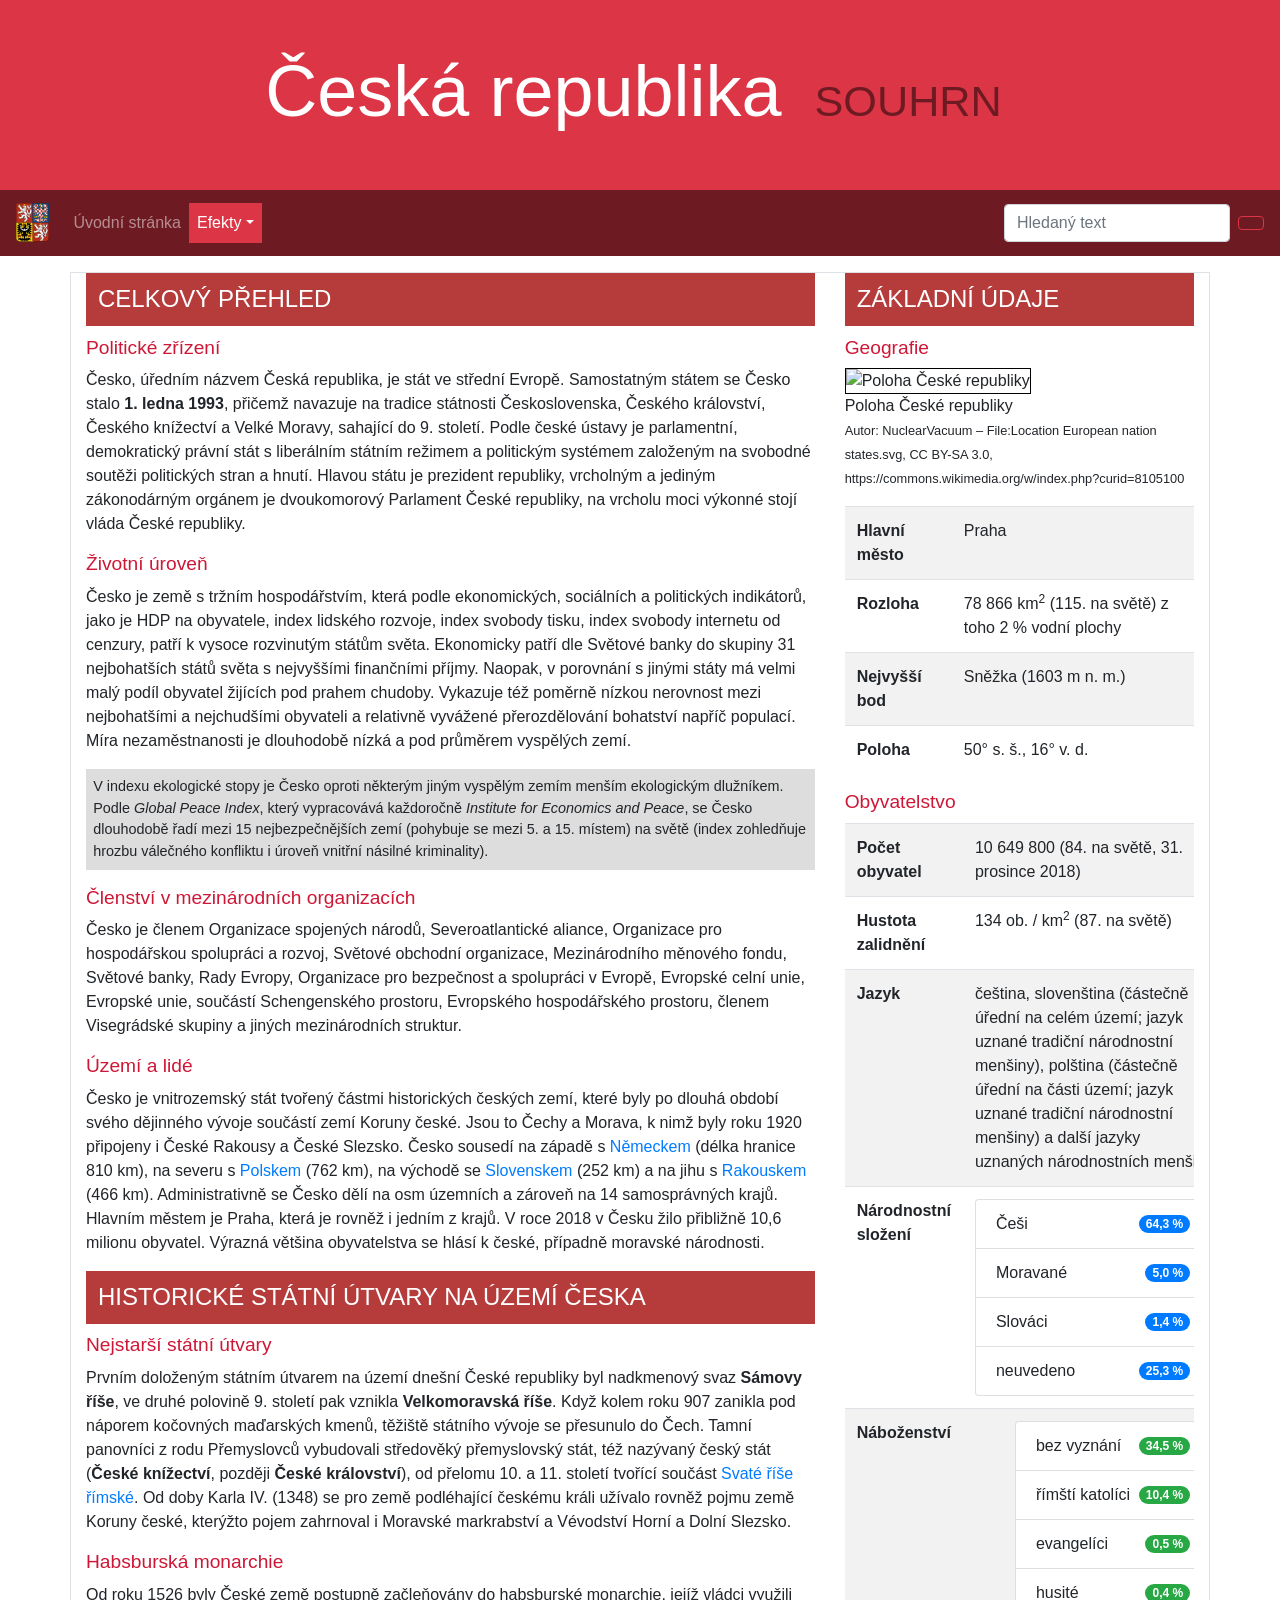
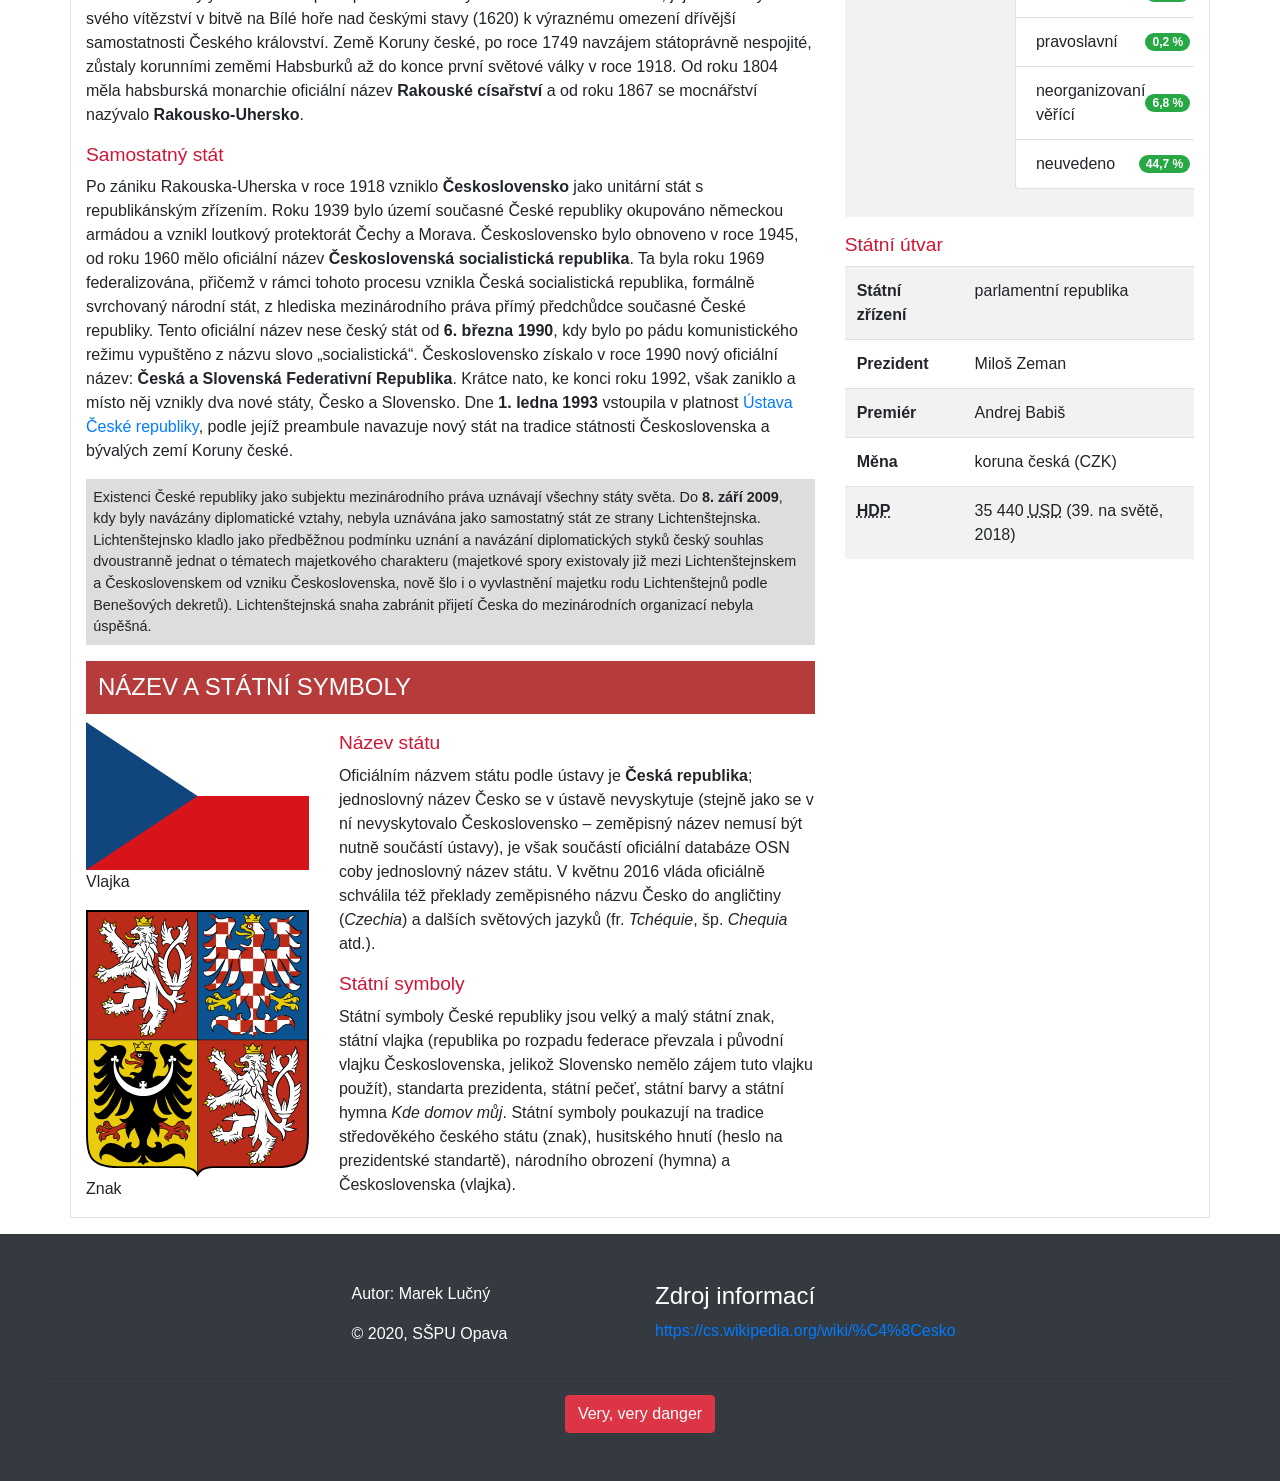
==== commit 24b62c86: "Efektní metody" ====
--- a/index.html
+++ b/index.html
@@ -34,6 +34,7 @@
           <li class="nav-item">
             <a class="nav-link" href="#">Úvodní stránka</a>
           </li>
+          <!--
           <li class="nav-item dropdown bg-danger active">
             <a class="nav-link dropdown-toggle text-white" href="#" id="dropdownSouhrn" data-toggle="dropdown"
               aria-haspopup="true" aria-expanded="false">Manipulace</a>
@@ -42,10 +43,9 @@
               <a class="dropdown-item" href="#" id="insert">Vkládání</a>
               <a class="dropdown-item" href="#" id="remove">Odstraňování</a>
               <a class="dropdown-item" href="#" id="css">Styly</a>
-              <a class="dropdown-item" href="#" id="dimensions">Rozměry</a>
-            </div>
-          </li>
-          <!--
+            </div>
+          </li>
+          -->
           <li class="nav-item dropdown bg-danger">
             <a class="nav-link dropdown-toggle text-white" href="#" id="dropdownSouhrn" data-toggle="dropdown"
               aria-haspopup="true" aria-expanded="false">Efekty</a>
@@ -58,7 +58,6 @@
               <a class="dropdown-item" href="#" id="callback">Akce a reakce</a>
             </div>
           </li>
-          -->
           <!--
           <li class="nav-item">
             <a class="nav-link" href="#">Historie</a>
@@ -455,7 +454,7 @@
   <script src="https://stackpath.bootstrapcdn.com/bootstrap/4.3.1/js/bootstrap.min.js"
     integrity="sha384-JjSmVgyd0p3pXB1rRibZUAYoIIy6OrQ6VrjIEaFf/nJGzIxFDsf4x0xIM+B07jRM" crossorigin="anonymous">
   </script>
-  <script src="js/manipulations.js"></script>
+  <script src="js/effects.js"></script>
 </body>
 
 </html>
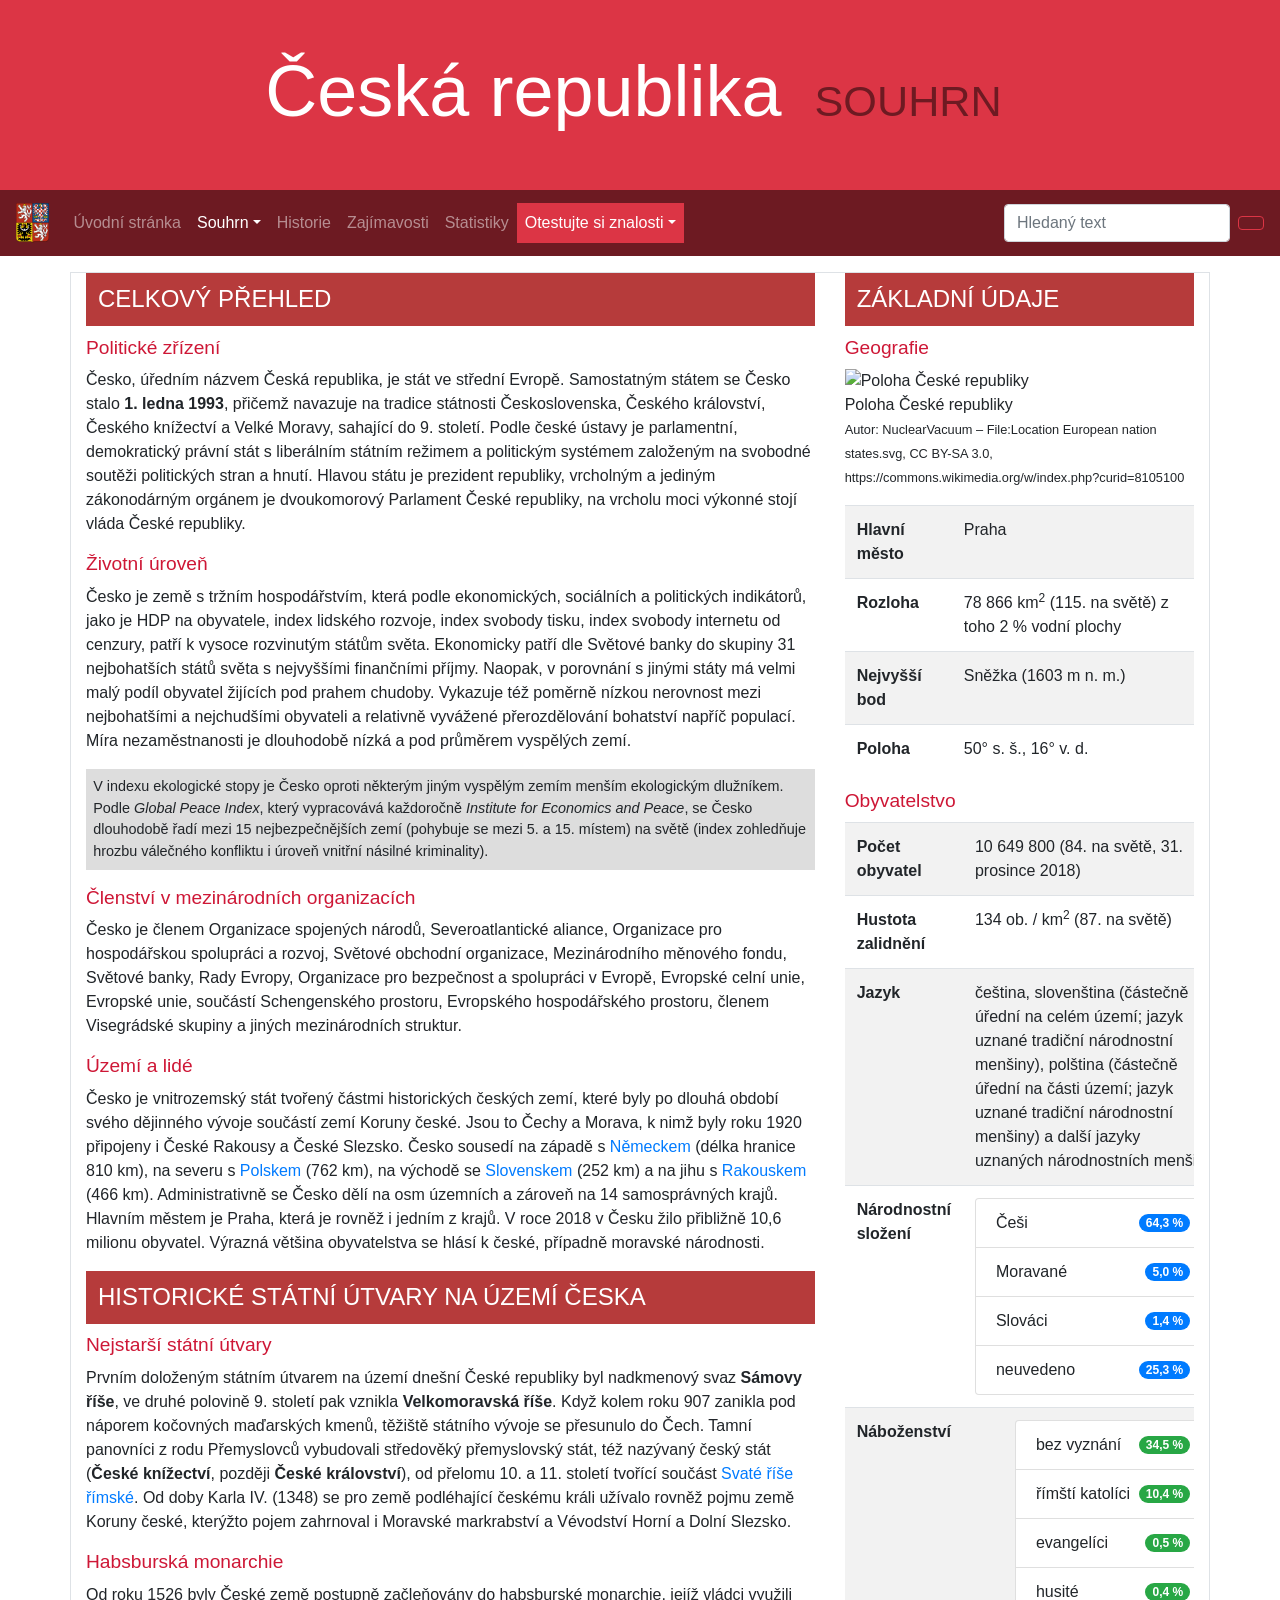
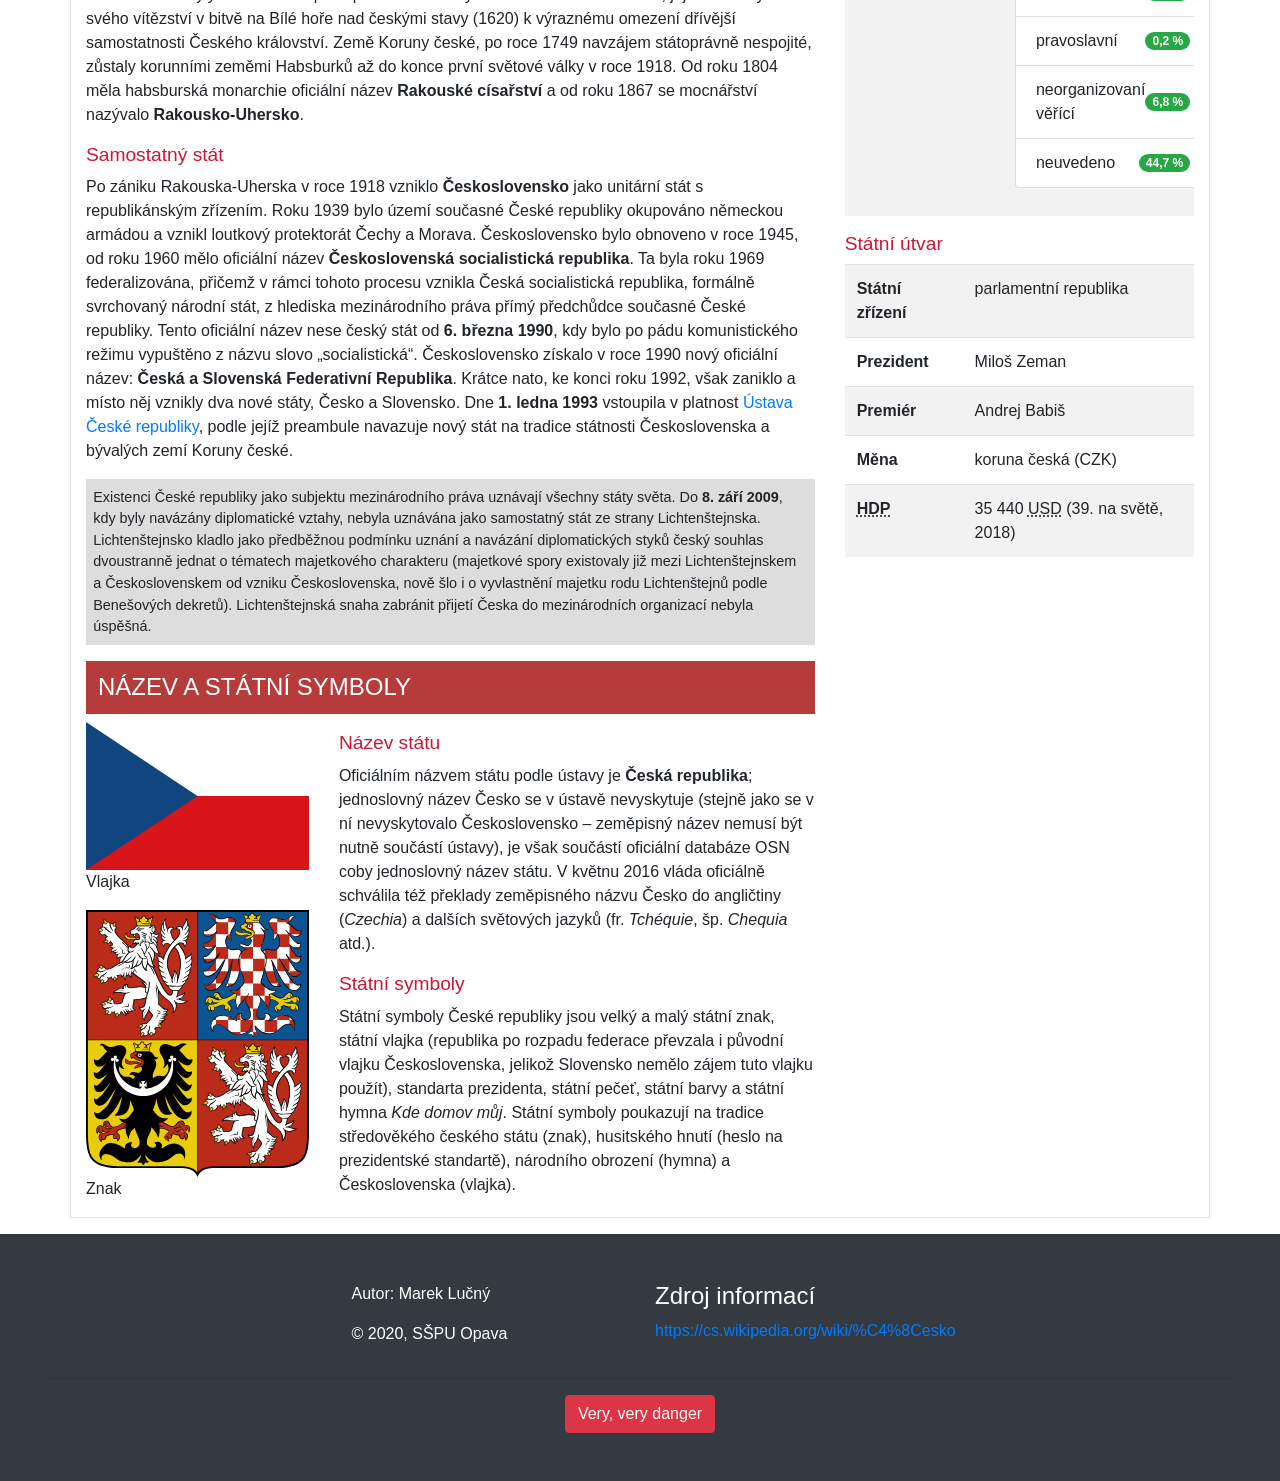
==== commit aea1a67d: "Interaktivní stránka o historii země" ====
--- a/index.html
+++ b/index.html
@@ -1,460 +1,510 @@
 <!DOCTYPE html>
 <html lang="cs">
+  <head>
+    <title>Česká republika</title>
+    <!-- Required meta tags -->
+    <meta charset="utf-8" />
+    <meta
+      name="viewport"
+      content="width=device-width, initial-scale=1, shrink-to-fit=no"
+    />
 
-<head>
-  <title>Česká republika</title>
-  <!-- Required meta tags -->
-  <meta charset="utf-8" />
-  <meta name="viewport" content="width=device-width, initial-scale=1, shrink-to-fit=no" />
+    <!-- Bootstrap CSS -->
+    <link
+      rel="stylesheet"
+      href="https://stackpath.bootstrapcdn.com/bootstrap/4.3.1/css/bootstrap.min.css"
+      integrity="sha384-ggOyR0iXCbMQv3Xipma34MD+dH/1fQ784/j6cY/iJTQUOhcWr7x9JvoRxT2MZw1T"
+      crossorigin="anonymous"
+    />
 
-  <!-- Bootstrap CSS -->
-  <link rel="stylesheet" href="https://stackpath.bootstrapcdn.com/bootstrap/4.3.1/css/bootstrap.min.css"
-    integrity="sha384-ggOyR0iXCbMQv3Xipma34MD+dH/1fQ784/j6cY/iJTQUOhcWr7x9JvoRxT2MZw1T" crossorigin="anonymous" />
+    <!-- Font Awesome 5 -->
+    <script src="https://kit.fontawesome.com/a076d05399.js"></script>
 
-  <!-- Font Awesome 5 -->
-  <script src="https://kit.fontawesome.com/a076d05399.js"></script>
+    <link rel="stylesheet" href="css/style.css" />
+  </head>
 
-  <link rel="stylesheet" href="css/style.css" />
-</head>
-
-<body>
-  <header class="jumbotron-fluid bg-danger">
-    <h1 class="text-white display-3 text-center p-5">
-      Česká republika <small>souhrn</small>
-    </h1>
-    <nav class="navbar navbar-expand-sm navbar-dark bg-dark">
-      <a class="navbar-brand" href="#"><img src="img/Coat_of_arms_of_the_Czech_Republic.svg"
-          alt="Státní znak České republiky" style="height: 40px;" id="znak" /></a>
-      <button class="navbar-toggler d-lg-none" type="button" data-toggle="collapse" data-target="#collapsibleNavId"
-        aria-controls="collapsibleNavId" aria-expanded="false" aria-label="Toggle navigation">
-        <span class="navbar-toggler-icon"></span>
-      </button>
-      <div class="collapse navbar-collapse" id="collapsibleNavId">
-        <ul class="navbar-nav mr-auto mt-2 mt-lg-0">
-          <li class="nav-item">
-            <a class="nav-link" href="#">Úvodní stránka</a>
-          </li>
-          <!--
-          <li class="nav-item dropdown bg-danger active">
-            <a class="nav-link dropdown-toggle text-white" href="#" id="dropdownSouhrn" data-toggle="dropdown"
-              aria-haspopup="true" aria-expanded="false">Manipulace</a>
-            <div class="dropdown-menu" aria-labelledby="dropdownSouhrn">
-              <a class="dropdown-item" href="#" id="get-set">Getters & setters</a>
-              <a class="dropdown-item" href="#" id="insert">Vkládání</a>
-              <a class="dropdown-item" href="#" id="remove">Odstraňování</a>
-              <a class="dropdown-item" href="#" id="css">Styly</a>
+  <body>
+    <header class="jumbotron-fluid bg-danger">
+      <h1 class="text-white display-3 text-center p-5">
+        Česká republika <small>souhrn</small>
+      </h1>
+      <nav class="navbar navbar-expand-sm navbar-dark bg-dark">
+        <a class="navbar-brand" href="#"
+          ><img
+            src="img/Coat_of_arms_of_the_Czech_Republic.svg"
+            alt="Státní znak České republiky"
+            style="height: 40px;"
+        /></a>
+        <button
+          class="navbar-toggler d-lg-none"
+          type="button"
+          data-toggle="collapse"
+          data-target="#collapsibleNavId"
+          aria-controls="collapsibleNavId"
+          aria-expanded="false"
+          aria-label="Toggle navigation"
+        >
+          <span class="navbar-toggler-icon"></span>
+        </button>
+        <div class="collapse navbar-collapse" id="collapsibleNavId">
+          <ul class="navbar-nav mr-auto mt-2 mt-lg-0">
+            <li class="nav-item">
+              <a class="nav-link" href="#">Úvodní stránka</a>
+            </li>
+            <li class="nav-item dropdown active">
+                    <a
+                      class="nav-link dropdown-toggle text-white"
+                      href="#"
+                      id="dropdownSouhrn"
+                      data-toggle="dropdown"
+                      aria-haspopup="true"
+                      aria-expanded="false"
+                      >Souhrn</a
+                    >
+                    <div class="dropdown-menu" aria-labelledby="dropdownSouhrn">
+                      <a class="dropdown-item" href="#utvary">Historické státní útvary</a>
+                      <a class="dropdown-item" href="#symboly">Název a státní symboly</a>
+                    </div>
+                  </li>
+                  <li class="nav-item">
+              <a class="nav-link" href="historie/index.html">Historie</a>
+            </li>
+            <li class="nav-item">
+              <a class="nav-link" href="#">Zajímavosti</a>
+            </li>
+            <li class="nav-item">
+              <a class="nav-link" href="#">Statistiky</a>
+            </li>
+            <li class="nav-item dropdown bg-danger">
+              <a
+                class="nav-link dropdown-toggle text-white"
+                href="#"
+                id="dropdownId"
+                data-toggle="dropdown"
+                aria-haspopup="true"
+                aria-expanded="false"
+                >Otestujte si znalosti</a
+              >
+              <div class="dropdown-menu" aria-labelledby="dropdownId">
+                <a class="dropdown-item" href="#">Historický kvíz</a>
+                <a class="dropdown-item" href="#">Interaktivní mapa</a>
+              </div>
+            </li>
+          </ul>
+          <form class="form-inline my-2 my-lg-0">
+            <input
+              class="form-control mr-sm-2"
+              type="text"
+              placeholder="Hledaný text"
+            />
+            <button class="btn btn-outline-danger my-2 my-sm-0" type="submit">
+              <i class="fas fa-search"></i>
+            </button>
+          </form>
+        </div>
+      </nav>
+    </header>
+    <div class="container border mt-3 mb-3">
+      <div class="row">
+        <main class="col-lg-8">
+          <section id="uvod">
+            <h2>Celkový přehled</h2>
+            <h3>Politické zřízení</h3>
+            <p>
+              Česko, úředním názvem Česká republika, je stát ve střední Evropě.
+              Samostatným státem se Česko stalo
+              <b class="datum">1. ledna 1993</b>, přičemž navazuje na tradice
+              státnosti Československa, Českého království, Českého knížectví a
+              Velké Moravy, sahající do 9. století. Podle české ústavy je
+              parlamentní, demokratický právní stát s liberálním státním režimem
+              a politickým systémem založeným na svobodné soutěži politických
+              stran a hnutí. Hlavou státu je prezident republiky, vrcholným a
+              jediným zákonodárným orgánem je dvoukomorový Parlament České
+              republiky, na vrcholu moci výkonné stojí vláda České republiky.
+            </p>
+            <h3>Životní úroveň</h3>
+            <p>
+              Česko je země s tržním hospodářstvím, která podle ekonomických,
+              sociálních a politických indikátorů, jako je HDP na obyvatele,
+              index lidského rozvoje, index svobody tisku, index svobody
+              internetu od cenzury, patří k vysoce rozvinutým státům světa.
+              Ekonomicky patří dle Světové banky do skupiny 31 nejbohatších
+              států světa s nejvyššími finančními příjmy. Naopak, v porovnání s
+              jinými státy má velmi malý podíl obyvatel žijících pod prahem
+              chudoby. Vykazuje též poměrně nízkou nerovnost mezi nejbohatšími a
+              nejchudšími obyvateli a relativně vyvážené přerozdělování
+              bohatství napříč populací. Míra nezaměstnanosti je dlouhodobě
+              nízká a pod průměrem vyspělých zemí.
+            </p>
+            <p class="poznamka">
+              V indexu ekologické stopy je Česko oproti některým jiným vyspělým
+              zemím menším ekologickým dlužníkem. Podle
+              <i>Global Peace Index</i>, který vypracovává každoročně
+              <i>Institute for Economics and Peace</i>, se Česko dlouhodobě řadí
+              mezi 15 nejbezpečnějších zemí (pohybuje se mezi 5. a 15. místem)
+              na světě (index zohledňuje hrozbu válečného konfliktu i úroveň
+              vnitřní násilné kriminality).
+            </p>
+            <h3>Členství v mezinárodních organizacích</h3>
+            <p>
+              Česko je členem Organizace spojených národů, Severoatlantické
+              aliance, Organizace pro hospodářskou spolupráci a rozvoj, Světové
+              obchodní organizace, Mezinárodního měnového fondu, Světové banky,
+              Rady Evropy, Organizace pro bezpečnost a spolupráci v Evropě,
+              Evropské celní unie, Evropské unie, součástí Schengenského
+              prostoru, Evropského hospodářského prostoru, členem Visegrádské
+              skupiny a jiných mezinárodních struktur.
+            </p>
+            <h3>Území a lidé</h3>
+            <p>
+              Česko je vnitrozemský stát tvořený částmi historických českých
+              zemí, které byly po dlouhá období svého dějinného vývoje součástí
+              zemí Koruny české. Jsou to Čechy a Morava, k nimž byly roku 1920
+              připojeny i České Rakousy a České Slezsko. Česko sousedí na západě
+              s
+              <a href="https://cs.wikipedia.org/wiki/Německo">Německem</a>
+              (délka hranice 810 km), na severu s
+              <a href="https://cs.wikipedia.org/wiki/Polsko">Polskem</a> (762
+              km), na východě se
+              <a href="https://cs.wikipedia.org/wiki/Slovensko">Slovenskem</a>
+              (252 km) a na jihu s
+              <a href="https://cs.wikipedia.org/wiki/Rakousko">Rakouskem</a>
+              (466 km). Administrativně se Česko dělí na osm územních a zároveň
+              na 14 samosprávných krajů. Hlavním městem je Praha, která je
+              rovněž i jedním z krajů. V roce 2018 v Česku žilo přibližně 10,6
+              milionu obyvatel. Výrazná většina obyvatelstva se hlásí k české,
+              případně moravské národnosti.
+            </p>
+          </section>
+          <section id="utvary">
+            <h2>Historické státní útvary na území Česka</h2>
+            <h3>Nejstarší státní útvary</h3>
+            <p>
+              Prvním doloženým státním útvarem na území dnešní České republiky
+              byl nadkmenový svaz <strong>Sámovy říše</strong>, ve druhé
+              polovině 9. století pak vznikla
+              <strong>Velkomoravská říše</strong>. Když kolem roku 907 zanikla
+              pod náporem kočovných maďarských kmenů, těžiště státního vývoje se
+              přesunulo do Čech. Tamní panovníci z rodu Přemyslovců vybudovali
+              středověký přemyslovský stát, též nazývaný český stát (<strong
+                >České knížectví</strong
+              >, později <strong>České království</strong>), od přelomu 10. a
+              11. století tvořící součást
+              <a
+                href="https://cs.wikipedia.org/wiki/Svat%C3%A1_%C5%99%C3%AD%C5%A1e_%C5%99%C3%ADmsk%C3%A1"
+                >Svaté říše římské</a
+              >. Od doby Karla IV. (1348) se pro země podléhající českému králi
+              užívalo rovněž pojmu země Koruny české, kterýžto pojem zahrnoval i
+              Moravské markrabství a Vévodství Horní a Dolní Slezsko.
+            </p>
+            <h3>Habsburská monarchie</h3>
+            <p>
+              Od roku 1526 byly České země postupně začleňovány do habsburské
+              monarchie, jejíž vládci využili svého vítězství v bitvě na Bílé
+              hoře nad českými stavy (1620) k výraznému omezení dřívější
+              samostatnosti Českého království. Země Koruny české, po roce 1749
+              navzájem státoprávně nespojité, zůstaly korunními zeměmi Habsburků
+              až do konce první světové války v roce 1918. Od roku 1804 měla
+              habsburská monarchie oficiální název
+              <strong>Rakouské císařství</strong> a od roku 1867 se mocnářství
+              nazývalo <strong>Rakousko-Uhersko</strong>.
+            </p>
+            <h3>Samostatný stát</h3>
+            <p>
+              Po zániku Rakouska-Uherska v roce 1918 vzniklo
+              <strong>Československo</strong> jako unitární stát s
+              republikánským zřízením. Roku 1939 bylo území současné České
+              republiky okupováno německou armádou a vznikl loutkový protektorát
+              Čechy a Morava. Československo bylo obnoveno v roce 1945, od roku
+              1960 mělo oficiální název
+              <strong>Československá socialistická republika</strong>. Ta byla
+              roku 1969 federalizována, přičemž v rámci tohoto procesu vznikla
+              Česká socialistická republika, formálně svrchovaný národní stát, z
+              hlediska mezinárodního práva přímý předchůdce současné České
+              republiky. Tento oficiální název nese český stát od
+              <b class="datum">6. března 1990</b>, kdy bylo po pádu
+              komunistického režimu vypuštěno z názvu slovo „socialistická“.
+              Československo získalo v roce 1990 nový oficiální název:
+              <strong>Česká a Slovenská Federativní Republika</strong>. Krátce
+              nato, ke konci roku 1992, však zaniklo a místo něj vznikly dva
+              nové státy, Česko a Slovensko. Dne
+              <b class="datum">1. ledna 1993</b> vstoupila v platnost
+              <a
+                href="https://cs.wikipedia.org/wiki/%C3%9Astava_%C4%8Cesk%C3%A9_republiky"
+                >Ústava České republiky</a
+              >, podle jejíž preambule navazuje nový stát na tradice státnosti
+              Československa a bývalých zemí Koruny české.
+            </p>
+            <p class="poznamka">
+              Existenci České republiky jako subjektu mezinárodního práva
+              uznávají všechny státy světa. Do
+              <b class="datum">8. září 2009</b>, kdy byly navázány diplomatické
+              vztahy, nebyla uznávána jako samostatný stát ze strany
+              Lichtenštejnska. Lichtenštejnsko kladlo jako předběžnou podmínku
+              uznání a navázání diplomatických styků český souhlas dvoustranně
+              jednat o tématech majetkového charakteru (majetkové spory
+              existovaly již mezi Lichtenštejnskem a Československem od vzniku
+              Československa, nově šlo i o vyvlastnění majetku rodu
+              Lichtenštejnů podle Benešových dekretů). Lichtenštejnská snaha
+              zabránit přijetí Česka do mezinárodních organizací nebyla úspěšná.
+            </p>
+          </section>
+          <section id="symboly">
+            <h2>Název a státní symboly</h2>
+            <div class="row">
+              <div class="col-sm-4">
+                <figure>
+                  <img
+                    src="img/Flag_of_the_Czech_Republic.svg"
+                    alt="Vlajka České republiky"
+                    class="img-fluid"
+                  />
+                  <figcaption>Vlajka</figcaption>
+                </figure>
+                <figure>
+                  <img
+                    src="img/Coat_of_arms_of_the_Czech_Republic.svg"
+                    alt="Státní znak České republiky"
+                    class="img-fluid"
+                  />
+                  <figcaption>Znak</figcaption>
+                </figure>
+              </div>
+              <div class="col-sm-8">
+                <h3>Název státu</h3>
+                <p>
+                  Oficiálním názvem státu podle ústavy je
+                  <strong>Česká republika</strong>; jednoslovný název Česko se v
+                  ústavě nevyskytuje (stejně jako se v ní nevyskytovalo
+                  Československo – zeměpisný název nemusí být nutně součástí
+                  ústavy), je však součástí oficiální databáze OSN coby
+                  jednoslovný název státu. V květnu 2016 vláda oficiálně
+                  schválila též překlady zeměpisného názvu Česko do angličtiny
+                  (<i class="cizi-slovo">Czechia</i>) a dalších světových jazyků
+                  (fr. <i class="cizi-slovo">Tchéquie</i>, šp.
+                  <i class="cizi-slovo">Chequia</i> atd.).
+                </p>
+                <h3>Státní symboly</h3>
+                <p>
+                  Státní symboly České republiky jsou velký a malý státní znak,
+                  státní vlajka (republika po rozpadu federace převzala i
+                  původní vlajku Československa, jelikož Slovensko nemělo zájem
+                  tuto vlajku použít), standarta prezidenta, státní pečeť,
+                  státní barvy a státní hymna <i>Kde domov můj</i>. Státní
+                  symboly poukazují na tradice středověkého českého státu
+                  (znak), husitského hnutí (heslo na prezidentské standartě),
+                  národního obrození (hymna) a Československa (vlajka).
+                </p>
+              </div>
             </div>
-          </li>
-          -->
-          <li class="nav-item dropdown bg-danger">
-            <a class="nav-link dropdown-toggle text-white" href="#" id="dropdownSouhrn" data-toggle="dropdown"
-              aria-haspopup="true" aria-expanded="false">Efekty</a>
-            <div class="dropdown-menu" aria-labelledby="dropdownSouhrn">
-              <a class="dropdown-item" href="#" id="efekty1">Efekty - hiding</a>
-              <a class="dropdown-item" href="#" id="efekty2">Efekty - fading</a>
-              <a class="dropdown-item" href="#" id="efekty3">Efekty - sliding</a>
-              <a class="dropdown-item" href="#" id="animace">Animace</a>
-              <a class="dropdown-item" href="#" id="retezeni">Řetězení</a>
-              <a class="dropdown-item" href="#" id="callback">Akce a reakce</a>
-            </div>
-          </li>
-          <!--
-          <li class="nav-item">
-            <a class="nav-link" href="#">Historie</a>
-          </li>
-          <li class="nav-item dropdown active">
-            <a class="nav-link dropdown-toggle text-white" href="#" id="dropdownSouhrn" data-toggle="dropdown"
-              aria-haspopup="true" aria-expanded="false">Souhrn</a>
-            <div class="dropdown-menu" aria-labelledby="dropdownSouhrn">
-              <a class="dropdown-item" href="#utvary">Historické státní útvary</a>
-              <a class="dropdown-item" href="#symboly">Název a státní symboly</a>
-            </div>
-          </li>
-          <li class="nav-item">
-            <a class="nav-link" href="#">Historie</a>
-          </li>
-          <li class="nav-item">
-            <a class="nav-link" href="#">Zajímavosti</a>
-          </li>
-          <li class="nav-item">
-            <a class="nav-link" href="#">Statistiky</a>
-          </li>
-          <li class="nav-item dropdown bg-danger">
-            <a class="nav-link dropdown-toggle text-white" href="#" id="dropdownId" data-toggle="dropdown"
-              aria-haspopup="true" aria-expanded="false">Otestujte si znalosti</a>
-            <div class="dropdown-menu" aria-labelledby="dropdownId">
-              <a class="dropdown-item" href="#">Historický kvíz</a>
-              <a class="dropdown-item" href="#">Interaktivní mapa</a>
-            </div>
-          </li>
-          -->
-        </ul>
-        <form class="form-inline my-2 my-lg-0">
-          <input class="form-control mr-sm-2" type="text" placeholder="Hledaný text" />
-          <button class="btn btn-outline-danger my-2 my-sm-0" type="submit">
-            <i class="fas fa-search"></i>
-          </button>
-        </form>
-      </div>
-    </nav>
-  </header>
-  <div class="container border mt-3 mb-3">
-    <div class="row">
-      <main class="col-lg-8">
-        <section id="uvod">
-          <h2>Celkový přehled</h2>
-          <h3>Politické zřízení</h3>
-          <p>
-            Česko, úředním názvem Česká republika, je stát ve střední Evropě.
-            Samostatným státem se Česko stalo
-            <b class="datum">1. ledna 1993</b>, přičemž navazuje na tradice
-            státnosti Československa, Českého království, Českého knížectví a
-            Velké Moravy, sahající do 9. století. Podle české ústavy je
-            parlamentní, demokratický právní stát s liberálním státním režimem
-            a politickým systémem založeným na svobodné soutěži politických
-            stran a hnutí. Hlavou státu je prezident republiky, vrcholným a
-            jediným zákonodárným orgánem je dvoukomorový Parlament České
-            republiky, na vrcholu moci výkonné stojí vláda České republiky.
-          </p>
-          <h3>Životní úroveň</h3>
-          <p>
-            Česko je země s tržním hospodářstvím, která podle ekonomických,
-            sociálních a politických indikátorů, jako je HDP na obyvatele,
-            index lidského rozvoje, index svobody tisku, index svobody
-            internetu od cenzury, patří k vysoce rozvinutým státům světa.
-            Ekonomicky patří dle Světové banky do skupiny 31 nejbohatších
-            států světa s nejvyššími finančními příjmy. Naopak, v porovnání s
-            jinými státy má velmi malý podíl obyvatel žijících pod prahem
-            chudoby. Vykazuje též poměrně nízkou nerovnost mezi nejbohatšími a
-            nejchudšími obyvateli a relativně vyvážené přerozdělování
-            bohatství napříč populací. Míra nezaměstnanosti je dlouhodobě
-            nízká a pod průměrem vyspělých zemí.
-          </p>
-          <p class="poznamka">
-            V indexu ekologické stopy je Česko oproti některým jiným vyspělým
-            zemím menším ekologickým dlužníkem. Podle
-            <i>Global Peace Index</i>, který vypracovává každoročně
-            <i>Institute for Economics and Peace</i>, se Česko dlouhodobě řadí
-            mezi 15 nejbezpečnějších zemí (pohybuje se mezi 5. a 15. místem)
-            na světě (index zohledňuje hrozbu válečného konfliktu i úroveň
-            vnitřní násilné kriminality).
-          </p>
-          <h3>Členství v mezinárodních organizacích</h3>
-          <p>
-            Česko je členem Organizace spojených národů, Severoatlantické
-            aliance, Organizace pro hospodářskou spolupráci a rozvoj, Světové
-            obchodní organizace, Mezinárodního měnového fondu, Světové banky,
-            Rady Evropy, Organizace pro bezpečnost a spolupráci v Evropě,
-            Evropské celní unie, Evropské unie, součástí Schengenského
-            prostoru, Evropského hospodářského prostoru, členem Visegrádské
-            skupiny a jiných mezinárodních struktur.
-          </p>
-          <h3>Území a lidé</h3>
-          <p>
-            Česko je vnitrozemský stát tvořený částmi historických českých
-            zemí, které byly po dlouhá období svého dějinného vývoje součástí
-            zemí Koruny české. Jsou to Čechy a Morava, k nimž byly roku 1920
-            připojeny i České Rakousy a České Slezsko. Česko sousedí na západě
-            s
-            <a href="https://cs.wikipedia.org/wiki/Německo">Německem</a>
-            (délka hranice 810 km), na severu s
-            <a href="https://cs.wikipedia.org/wiki/Polsko">Polskem</a> (762
-            km), na východě se
-            <a href="https://cs.wikipedia.org/wiki/Slovensko">Slovenskem</a>
-            (252 km) a na jihu s
-            <a href="https://cs.wikipedia.org/wiki/Rakousko">Rakouskem</a>
-            (466 km). Administrativně se Česko dělí na osm územních a zároveň
-            na 14 samosprávných krajů. Hlavním městem je Praha, která je
-            rovněž i jedním z krajů. V roce 2018 v Česku žilo přibližně 10,6
-            milionu obyvatel. Výrazná většina obyvatelstva se hlásí k české,
-            případně moravské národnosti.
-          </p>
-        </section>
-        <section id="utvary">
-          <h2>Historické státní útvary na území Česka</h2>
-          <h3>Nejstarší státní útvary</h3>
-          <p>
-            Prvním doloženým státním útvarem na území dnešní České republiky
-            byl nadkmenový svaz <strong>Sámovy říše</strong>, ve druhé
-            polovině 9. století pak vznikla
-            <strong>Velkomoravská říše</strong>. Když kolem roku 907 zanikla
-            pod náporem kočovných maďarských kmenů, těžiště státního vývoje se
-            přesunulo do Čech. Tamní panovníci z rodu Přemyslovců vybudovali
-            středověký přemyslovský stát, též nazývaný český stát (<strong>České knížectví</strong>, později
-            <strong>České království</strong>), od přelomu 10. a
-            11. století tvořící součást
-            <a href="https://cs.wikipedia.org/wiki/Svat%C3%A1_%C5%99%C3%AD%C5%A1e_%C5%99%C3%ADmsk%C3%A1">Svaté říše
-              římské</a>. Od doby Karla IV. (1348) se pro země podléhající českému králi
-            užívalo rovněž pojmu země Koruny české, kterýžto pojem zahrnoval i
-            Moravské markrabství a Vévodství Horní a Dolní Slezsko.
-          </p>
-          <h3>Habsburská monarchie</h3>
-          <p>
-            Od roku 1526 byly České země postupně začleňovány do habsburské
-            monarchie, jejíž vládci využili svého vítězství v bitvě na Bílé
-            hoře nad českými stavy (1620) k výraznému omezení dřívější
-            samostatnosti Českého království. Země Koruny české, po roce 1749
-            navzájem státoprávně nespojité, zůstaly korunními zeměmi Habsburků
-            až do konce první světové války v roce 1918. Od roku 1804 měla
-            habsburská monarchie oficiální název
-            <strong>Rakouské císařství</strong> a od roku 1867 se mocnářství
-            nazývalo <strong>Rakousko-Uhersko</strong>.
-          </p>
-          <h3>Samostatný stát</h3>
-          <p>
-            Po zániku Rakouska-Uherska v roce 1918 vzniklo
-            <strong>Československo</strong> jako unitární stát s
-            republikánským zřízením. Roku 1939 bylo území současné České
-            republiky okupováno německou armádou a vznikl loutkový protektorát
-            Čechy a Morava. Československo bylo obnoveno v roce 1945, od roku
-            1960 mělo oficiální název
-            <strong>Československá socialistická republika</strong>. Ta byla
-            roku 1969 federalizována, přičemž v rámci tohoto procesu vznikla
-            Česká socialistická republika, formálně svrchovaný národní stát, z
-            hlediska mezinárodního práva přímý předchůdce současné České
-            republiky. Tento oficiální název nese český stát od
-            <b class="datum">6. března 1990</b>, kdy bylo po pádu
-            komunistického režimu vypuštěno z názvu slovo „socialistická“.
-            Československo získalo v roce 1990 nový oficiální název:
-            <strong>Česká a Slovenská Federativní Republika</strong>. Krátce
-            nato, ke konci roku 1992, však zaniklo a místo něj vznikly dva
-            nové státy, Česko a Slovensko. Dne
-            <b class="datum">1. ledna 1993</b> vstoupila v platnost
-            <a href="https://cs.wikipedia.org/wiki/%C3%9Astava_%C4%8Cesk%C3%A9_republiky">Ústava České republiky</a>,
-            podle jejíž preambule navazuje nový stát na tradice státnosti
-            Československa a bývalých zemí Koruny české.
-          </p>
-          <p class="poznamka">
-            Existenci České republiky jako subjektu mezinárodního práva
-            uznávají všechny státy světa. Do
-            <b class="datum">8. září 2009</b>, kdy byly navázány diplomatické
-            vztahy, nebyla uznávána jako samostatný stát ze strany
-            Lichtenštejnska. Lichtenštejnsko kladlo jako předběžnou podmínku
-            uznání a navázání diplomatických styků český souhlas dvoustranně
-            jednat o tématech majetkového charakteru (majetkové spory
-            existovaly již mezi Lichtenštejnskem a Československem od vzniku
-            Československa, nově šlo i o vyvlastnění majetku rodu
-            Lichtenštejnů podle Benešových dekretů). Lichtenštejnská snaha
-            zabránit přijetí Česka do mezinárodních organizací nebyla úspěšná.
-          </p>
-        </section>
-        <section id="symboly">
-          <h2>Název a státní symboly</h2>
-          <div class="row">
-            <div class="col-sm-4">
+          </section>
+        </main>
+        <aside class="col-lg-4">
+          <section id="zakladni-udaje">
+            <h2>Základní údaje</h2>
+            <h3>Geografie</h3>
+            <div>
               <figure>
-                <img src="img/Flag_of_the_Czech_Republic.svg" alt="Vlajka České republiky" class="img-fluid" />
-                <figcaption>Vlajka</figcaption>
-              </figure>
-              <figure>
-                <img src="img/Coat_of_arms_of_the_Czech_Republic.svg" alt="Státní znak České republiky"
-                  class="img-fluid" />
-                <figcaption>Znak</figcaption>
+                <img
+                  src="img/EU-Czech_Republic.svg"
+                  alt="Poloha České republiky"
+                  class="img-fluid"
+                />
+                <figcaption>
+                  Poloha České republiky<br /><small
+                    >Autor: NuclearVacuum – File:Location European nation
+                    states.svg, CC BY-SA 3.0,
+                    https://commons.wikimedia.org/w/index.php?curid=8105100</small
+                  >
+                </figcaption>
               </figure>
             </div>
-            <div class="col-sm-8">
-              <h3>Název státu</h3>
-              <p>
-                Oficiálním názvem státu podle ústavy je
-                <strong>Česká republika</strong>; jednoslovný název Česko se v
-                ústavě nevyskytuje (stejně jako se v ní nevyskytovalo
-                Československo – zeměpisný název nemusí být nutně součástí
-                ústavy), je však součástí oficiální databáze OSN coby
-                jednoslovný název státu. V květnu 2016 vláda oficiálně
-                schválila též překlady zeměpisného názvu Česko do angličtiny
-                (<i class="cizi-slovo">Czechia</i>) a dalších světových jazyků
-                (fr. <i class="cizi-slovo">Tchéquie</i>, šp.
-                <i class="cizi-slovo">Chequia</i> atd.).
-              </p>
-              <h3>Státní symboly</h3>
-              <p>
-                Státní symboly České republiky jsou velký a malý státní znak,
-                státní vlajka (republika po rozpadu federace převzala i
-                původní vlajku Československa, jelikož Slovensko nemělo zájem
-                tuto vlajku použít), standarta prezidenta, státní pečeť,
-                státní barvy a státní hymna <i>Kde domov můj</i>. Státní
-                symboly poukazují na tradice středověkého českého státu
-                (znak), husitského hnutí (heslo na prezidentské standartě),
-                národního obrození (hymna) a Československa (vlajka).
-              </p>
-            </div>
-          </div>
-        </section>
-      </main>
-      <aside class="col-lg-4">
-        <section id="zakladni-udaje">
-          <h2>Základní údaje</h2>
-          <h3>Geografie</h3>
-          <div>
-            <figure>
-              <img src="img/EU-Czech_Republic.svg" alt="Poloha České republiky" class="img-fluid" id="mapa" />
-              <figcaption>
-                Poloha České republiky<br /><small>Autor: NuclearVacuum – File:Location European nation
-                  states.svg, CC BY-SA 3.0,
-                  https://commons.wikimedia.org/w/index.php?curid=8105100</small>
-              </figcaption>
-            </figure>
-          </div>
-          <table class="table table-striped table-responsive">
-            <tr>
-              <th>Hlavní město</th>
-              <td>Praha</td>
-            </tr>
-            <tr>
-              <th>Rozloha</th>
-              <td>
-                78 866 km<sup>2</sup> (115. na světě) z toho 2 % vodní plochy
-              </td>
-            </tr>
-            <tr>
-              <th>Nejvyšší bod</th>
-              <td>Sněžka (1603 m n. m.)</td>
-            </tr>
-            <tr>
-              <th>Poloha</th>
-              <td>50° s. š., 16° v. d.</td>
-            </tr>
-          </table>
+            <table class="table table-striped table-responsive">
+              <tr>
+                <th>Hlavní město</th>
+                <td>Praha</td>
+              </tr>
+              <tr>
+                <th>Rozloha</th>
+                <td>
+                  78 866 km<sup>2</sup> (115. na světě) z toho 2 % vodní plochy
+                </td>
+              </tr>
+              <tr>
+                <th>Nejvyšší bod</th>
+                <td>Sněžka (1603 m n. m.)</td>
+              </tr>
+              <tr>
+                <th>Poloha</th>
+                <td>50° s. š., 16° v. d.</td>
+              </tr>
+            </table>
 
-          <h3>Obyvatelstvo</h3>
-          <table class="table table-striped table-responsive">
-            <tr>
-              <th>Počet obyvatel</th>
-              <td>10 649 800 (84. na světě, 31. prosince 2018)</td>
-            </tr>
-            <tr>
-              <th>Hustota zalidnění</th>
-              <td>134 ob. / km<sup>2</sup> (87. na světě)</td>
-            </tr>
-            <tr>
-              <th>Jazyk</th>
-              <td>
-                čeština, slovenština (částečně úřední na celém území; jazyk
-                uznané tradiční národnostní menšiny), polština (částečně
-                úřední na části území; jazyk uznané tradiční národnostní
-                menšiny) a další jazyky uznaných národnostních menšin
-              </td>
-            </tr>
-            <tr>
-              <th>Národnostní složení</th>
-              <td>
-                <ul class="list-group">
-                  <li class="list-group-item d-flex justify-content-between align-items-center">
-                    Češi
-                    <span class="badge badge-primary badge-pill">64,3 %</span>
-                  </li>
-                  <li class="list-group-item d-flex justify-content-between align-items-center">
-                    Moravané
-                    <span class="badge badge-primary badge-pill">5,0 %</span>
-                  </li>
-                  <li class="list-group-item d-flex justify-content-between align-items-center">
-                    Slováci
-                    <span class="badge badge-primary badge-pill">1,4 %</span>
-                  </li>
-                  <li class="list-group-item d-flex justify-content-between align-items-center">
-                    neuvedeno
-                    <span class="badge badge-primary badge-pill">25,3 %</span>
-                  </li>
-                </ul>
-              </td>
-            </tr>
-            <tr>
-              <th>Náboženství</th>
-              <td>
-                <ul>
-                  <li class="list-group-item d-flex justify-content-between align-items-center">
-                    bez vyznání
-                    <span class="badge badge-success badge-pill">34,5 %</span>
-                  </li>
-                  <li class="list-group-item d-flex justify-content-between align-items-center">
-                    římští katolíci
-                    <span class="badge badge-success badge-pill">10,4 %</span>
-                  </li>
-                  <li class="list-group-item d-flex justify-content-between align-items-center">
-                    evangelíci
-                    <span class="badge badge-success badge-pill">0,5 %</span>
-                  </li>
-                  <li class="list-group-item d-flex justify-content-between align-items-center">
-                    husité
-                    <span class="badge badge-success badge-pill">0,4 %</span>
-                  </li>
-                  <li class="list-group-item d-flex justify-content-between align-items-center">
-                    pravoslavní
-                    <span class="badge badge-success badge-pill">0,2 %</span>
-                  </li>
-                  <li class="list-group-item d-flex justify-content-between align-items-center">
-                    neorganizovaní věřící
-                    <span class="badge badge-success badge-pill">6,8 %</span>
-                  </li>
-                  <li class="list-group-item d-flex justify-content-between align-items-center">
-                    neuvedeno
-                    <span class="badge badge-success badge-pill">44,7 %</span>
-                  </li>
-                </ul>
-              </td>
-            </tr>
-          </table>
+            <h3>Obyvatelstvo</h3>
+            <table class="table table-striped table-responsive">
+              <tr>
+                <th>Počet obyvatel</th>
+                <td>10 649 800 (84. na světě, 31. prosince 2018)</td>
+              </tr>
+              <tr>
+                <th>Hustota zalidnění</th>
+                <td>134 ob. / km<sup>2</sup> (87. na světě)</td>
+              </tr>
+              <tr>
+                <th>Jazyk</th>
+                <td>
+                  čeština, slovenština (částečně úřední na celém území; jazyk
+                  uznané tradiční národnostní menšiny), polština (částečně
+                  úřední na části území; jazyk uznané tradiční národnostní
+                  menšiny) a další jazyky uznaných národnostních menšin
+                </td>
+              </tr>
+              <tr>
+                <th>Národnostní složení</th>
+                <td>
+                  <ul class="list-group">
+                    <li
+                      class="list-group-item d-flex justify-content-between align-items-center"
+                    >
+                      Češi
+                      <span class="badge badge-primary badge-pill">64,3 %</span>
+                    </li>
+                    <li
+                      class="list-group-item d-flex justify-content-between align-items-center"
+                    >
+                      Moravané
+                      <span class="badge badge-primary badge-pill">5,0 %</span>
+                    </li>
+                    <li
+                      class="list-group-item d-flex justify-content-between align-items-center"
+                    >
+                      Slováci
+                      <span class="badge badge-primary badge-pill">1,4 %</span>
+                    </li>
+                    <li
+                      class="list-group-item d-flex justify-content-between align-items-center"
+                    >
+                      neuvedeno
+                      <span class="badge badge-primary badge-pill">25,3 %</span>
+                    </li>
+                  </ul>
+                </td>
+              </tr>
+              <tr>
+                <th>Náboženství</th>
+                <td>
+                  <ul>
+                    <li
+                      class="list-group-item d-flex justify-content-between align-items-center"
+                    >
+                      bez vyznání
+                      <span class="badge badge-success badge-pill">34,5 %</span>
+                    </li>
+                    <li
+                      class="list-group-item d-flex justify-content-between align-items-center"
+                    >
+                      římští katolíci
+                      <span class="badge badge-success badge-pill">10,4 %</span>
+                    </li>
+                    <li
+                      class="list-group-item d-flex justify-content-between align-items-center"
+                    >
+                      evangelíci
+                      <span class="badge badge-success badge-pill">0,5 %</span>
+                    </li>
+                    <li
+                      class="list-group-item d-flex justify-content-between align-items-center"
+                    >
+                      husité
+                      <span class="badge badge-success badge-pill">0,4 %</span>
+                    </li>
+                    <li
+                      class="list-group-item d-flex justify-content-between align-items-center"
+                    >
+                      pravoslavní
+                      <span class="badge badge-success badge-pill">0,2 %</span>
+                    </li>
+                    <li
+                      class="list-group-item d-flex justify-content-between align-items-center"
+                    >
+                      neorganizovaní věřící
+                      <span class="badge badge-success badge-pill">6,8 %</span>
+                    </li>
+                    <li
+                      class="list-group-item d-flex justify-content-between align-items-center"
+                    >
+                      neuvedeno
+                      <span class="badge badge-success badge-pill">44,7 %</span>
+                    </li>
+                  </ul>
+                </td>
+              </tr>
+            </table>
 
-          <h3>Státní útvar</h3>
-          <table class="table table-striped table-responsive">
-            <tr>
-              <th>Státní zřízení</th>
-              <td>parlamentní republika</td>
-            </tr>
-            <tr>
-              <th>Prezident</th>
-              <td>Miloš Zeman</td>
-            </tr>
-            <tr>
-              <th>Premiér</th>
-              <td>Andrej Babiš</td>
-            </tr>
-            <tr>
-              <th>Měna</th>
-              <td>koruna česká (CZK)</td>
-            </tr>
-            <tr>
-              <th><abbr title="Hrubý domácí produkt">HDP</abbr></th>
-              <td>
-                35 440 <abbr title="US dollar">USD</abbr> (39. na světě, 2018)
-              </td>
-            </tr>
-          </table>
-        </section>
-      </aside>
-    </div>
-  </div>
-  <footer class="container-fluid bg-dark text-white p-5">
-    <div class="row">
-      <div class="col-sm-3">
-
-      </div>
-      <div class="col-sm-3">
-        <p>Autor: Marek Lučný</p>
-        <p>&copy; 2020, SŠPU Opava</p>
-      </div>
-      <div class="col-sm-6">
-        <h4>Zdroj informací</h4>
-        <p><a href="https://cs.wikipedia.org/wiki/%C4%8Cesko">https://cs.wikipedia.org/wiki/%C4%8Cesko</a></p>
+            <h3>Státní útvar</h3>
+            <table class="table table-striped table-responsive">
+              <tr>
+                <th>Státní zřízení</th>
+                <td>parlamentní republika</td>
+              </tr>
+              <tr>
+                <th>Prezident</th>
+                <td>Miloš Zeman</td>
+              </tr>
+              <tr>
+                <th>Premiér</th>
+                <td>Andrej Babiš</td>
+              </tr>
+              <tr>
+                <th>Měna</th>
+                <td>koruna česká (CZK)</td>
+              </tr>
+              <tr>
+                <th><abbr title="Hrubý domácí produkt">HDP</abbr></th>
+                <td>
+                  35 440 <abbr title="US dollar">USD</abbr> (39. na světě, 2018)
+                </td>
+              </tr>
+            </table>
+          </section>
+        </aside>
       </div>
     </div>
-    <hr>
-    <div class="text-center">
-      <button class="btn btn-danger">Very, very danger</button>
-    </div>
-  </footer>
-  <!-- Optional JavaScript -->
-  <!-- jQuery first, then Popper.js, then Bootstrap JS 
-  <script src="js/jquery-3.5.0.min.js"></script>
-  -->
-  <script src="https://code.jquery.com/jquery-3.3.1.min.js"></script>
-  <script src="https://cdnjs.cloudflare.com/ajax/libs/popper.js/1.14.7/umd/popper.min.js"
-    integrity="sha384-UO2eT0CpHqdSJQ6hJty5KVphtPhzWj9WO1clHTMGa3JDZwrnQq4sF86dIHNDz0W1" crossorigin="anonymous">
-  </script>
-  <script src="https://stackpath.bootstrapcdn.com/bootstrap/4.3.1/js/bootstrap.min.js"
-    integrity="sha384-JjSmVgyd0p3pXB1rRibZUAYoIIy6OrQ6VrjIEaFf/nJGzIxFDsf4x0xIM+B07jRM" crossorigin="anonymous">
-  </script>
-  <script src="js/effects.js"></script>
-</body>
-
-</html>+    <footer class="container-fluid bg-dark text-white p-5">
+        <div class="row">
+            <div class="col-sm-3">
+                
+            </div>
+            <div class="col-sm-3">
+                <p>Autor: Marek Lučný</p>
+                <p>&copy; 2020, SŠPU Opava</p>
+            </div>
+            <div class="col-sm-6">
+                <h4>Zdroj informací</h4>
+                <p><a href="https://cs.wikipedia.org/wiki/%C4%8Cesko">https://cs.wikipedia.org/wiki/%C4%8Cesko</a></p>
+            </div>        
+        </div>
+        <hr>
+        <div class="text-center">
+           <button class="btn btn-danger">Very, very danger</button>
+        </div>
+    </footer>
+    <!-- Optional JavaScript -->
+    <!-- jQuery first, then Popper.js, then Bootstrap JS -->
+    <script src="js/jquery-3.5.0.min.js"></script>
+    <!-- script
+      src="https://code.jquery.com/jquery-3.3.1.min.js"
+    ></script -->
+    <script
+      src="https://cdnjs.cloudflare.com/ajax/libs/popper.js/1.14.7/umd/popper.min.js"
+      integrity="sha384-UO2eT0CpHqdSJQ6hJty5KVphtPhzWj9WO1clHTMGa3JDZwrnQq4sF86dIHNDz0W1"
+      crossorigin="anonymous"
+    ></script>
+    <script
+      src="https://stackpath.bootstrapcdn.com/bootstrap/4.3.1/js/bootstrap.min.js"
+      integrity="sha384-JjSmVgyd0p3pXB1rRibZUAYoIIy6OrQ6VrjIEaFf/nJGzIxFDsf4x0xIM+B07jRM"
+      crossorigin="anonymous"
+    ></script>
+    <script src="js/selectors.js"></script>
+  </body>
+</html>
--- a/css/style.css
+++ b/css/style.css
@@ -29,6 +29,26 @@
     background-color:  rgba(0,0,0,0.5) !important;
 }
 
-#mapa {
-    border: 1px solid black;
+#udalosti a {
+    font-weight: bold;
+    color: rgb(150, 10, 33);
+    font-size: 1.2em;
+}
+
+#udalosti .event-year {
+    font-weight: bold;
+    font-size: 1.2em;
+}
+
+#udalosti .event-evaluation {
+    font-weight: bold;
+    font-size: 1.2em;
+    text-align: center;
+}
+
+#zpravodaj h3 {
+    font-weight: bold;
+    font-size: 1.5em;
+    /*text-align: center;*/
+    padding-bottom: 20px;
 }
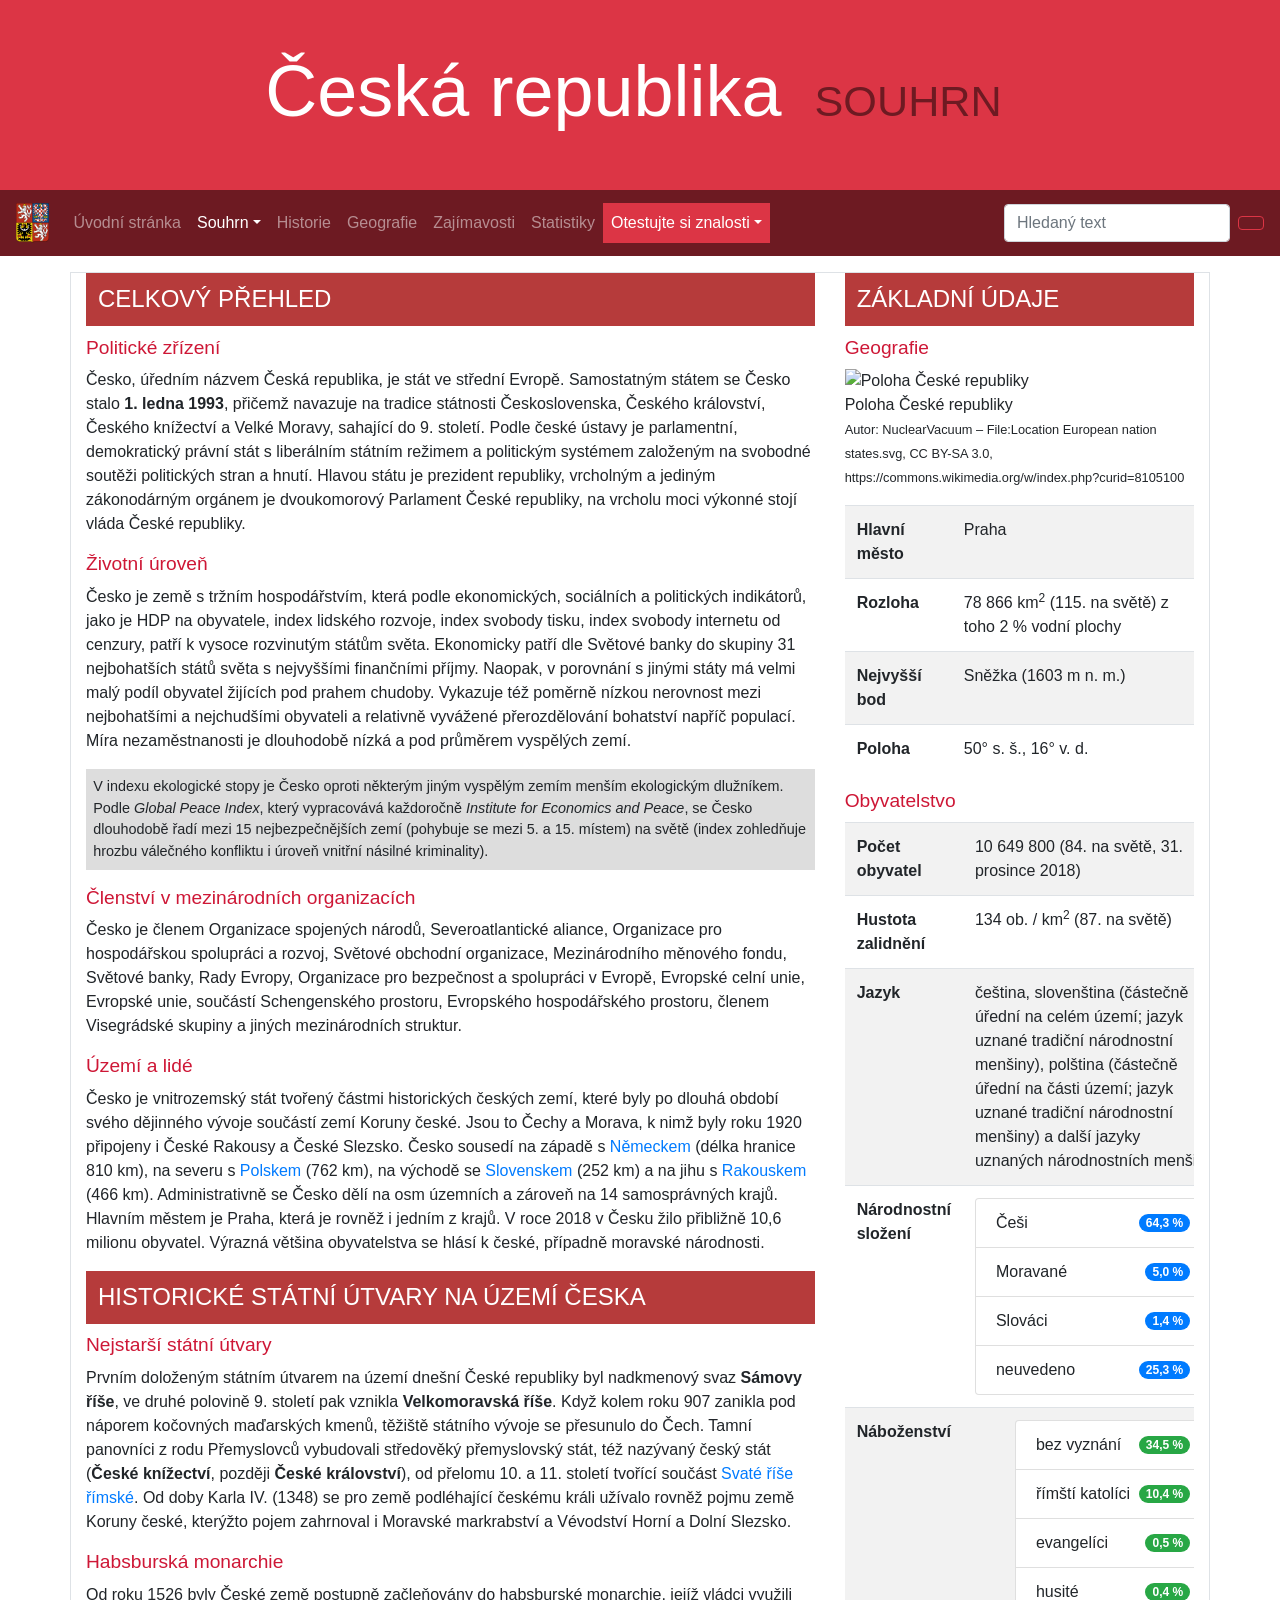
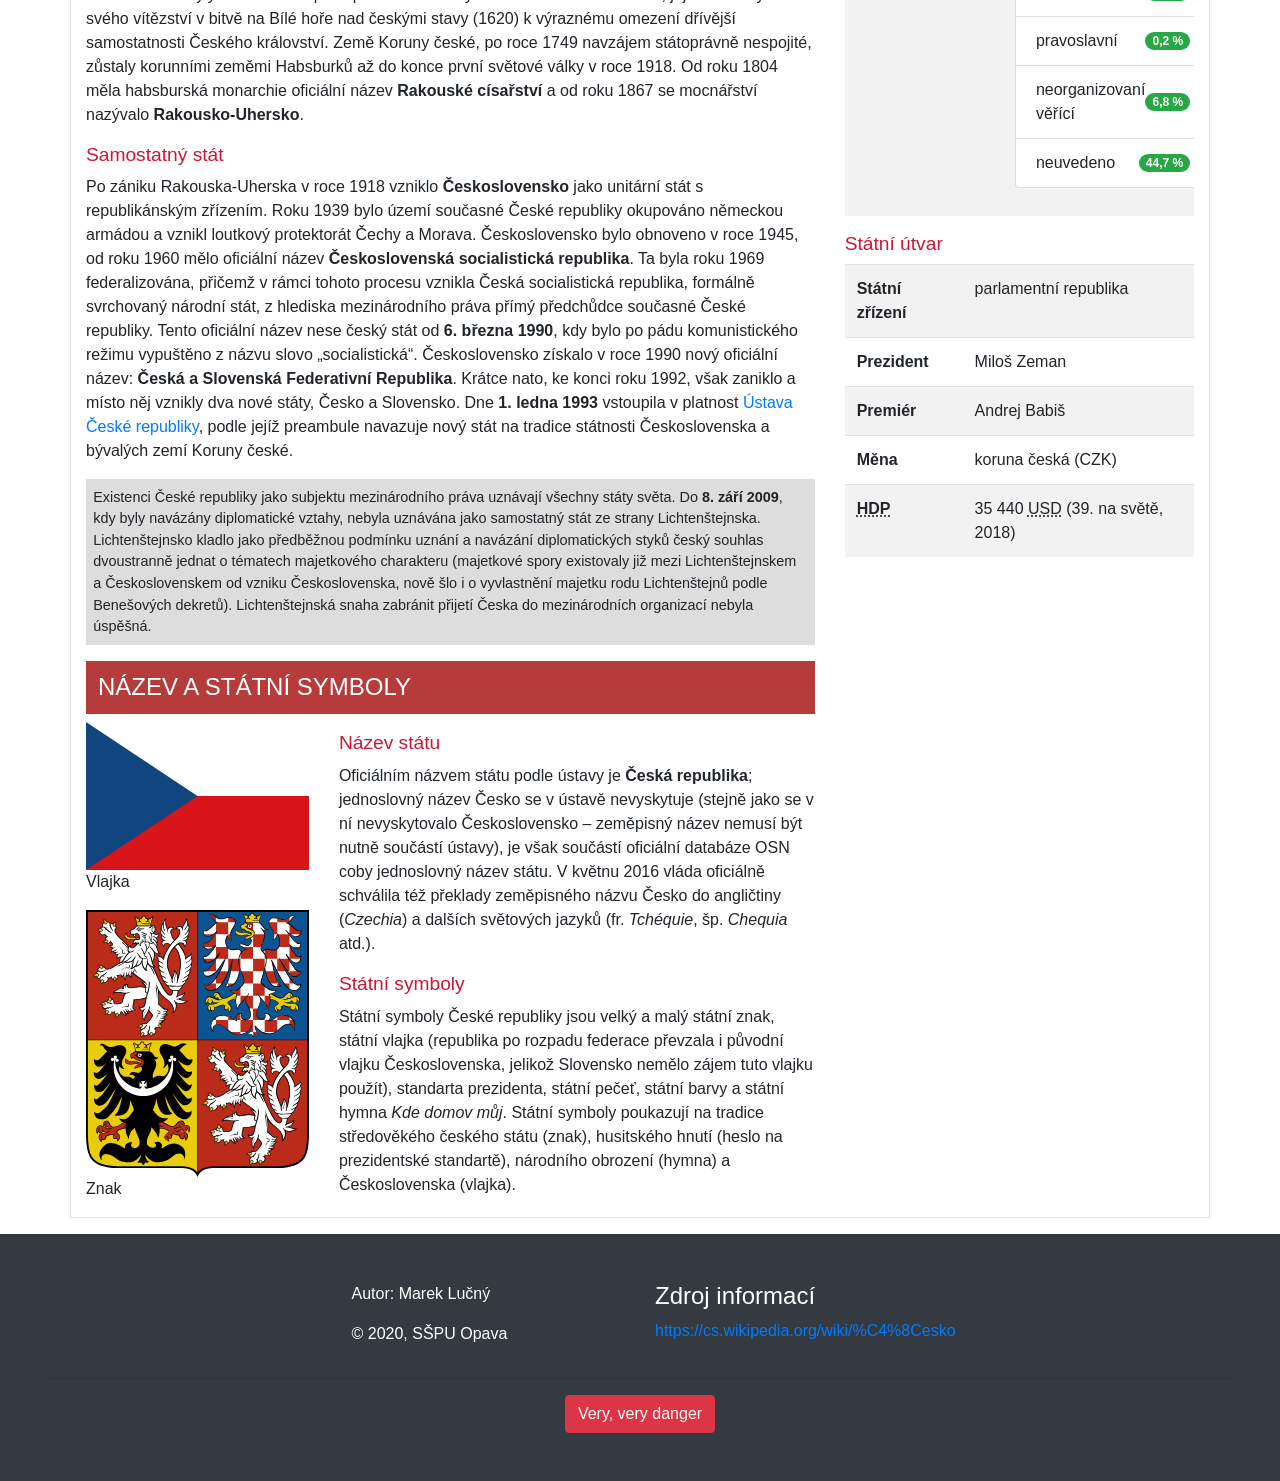
==== commit f23f151f: "Geografie - využití SVG a jQuery" ====
--- a/index.html
+++ b/index.html
@@ -68,6 +68,9 @@
                   </li>
                   <li class="nav-item">
               <a class="nav-link" href="historie/index.html">Historie</a>
+            </li>
+            <li class="nav-item">
+                <a class="nav-link" href="geografie/index.html">Geografie</a>
             </li>
             <li class="nav-item">
               <a class="nav-link" href="#">Zajímavosti</a>
